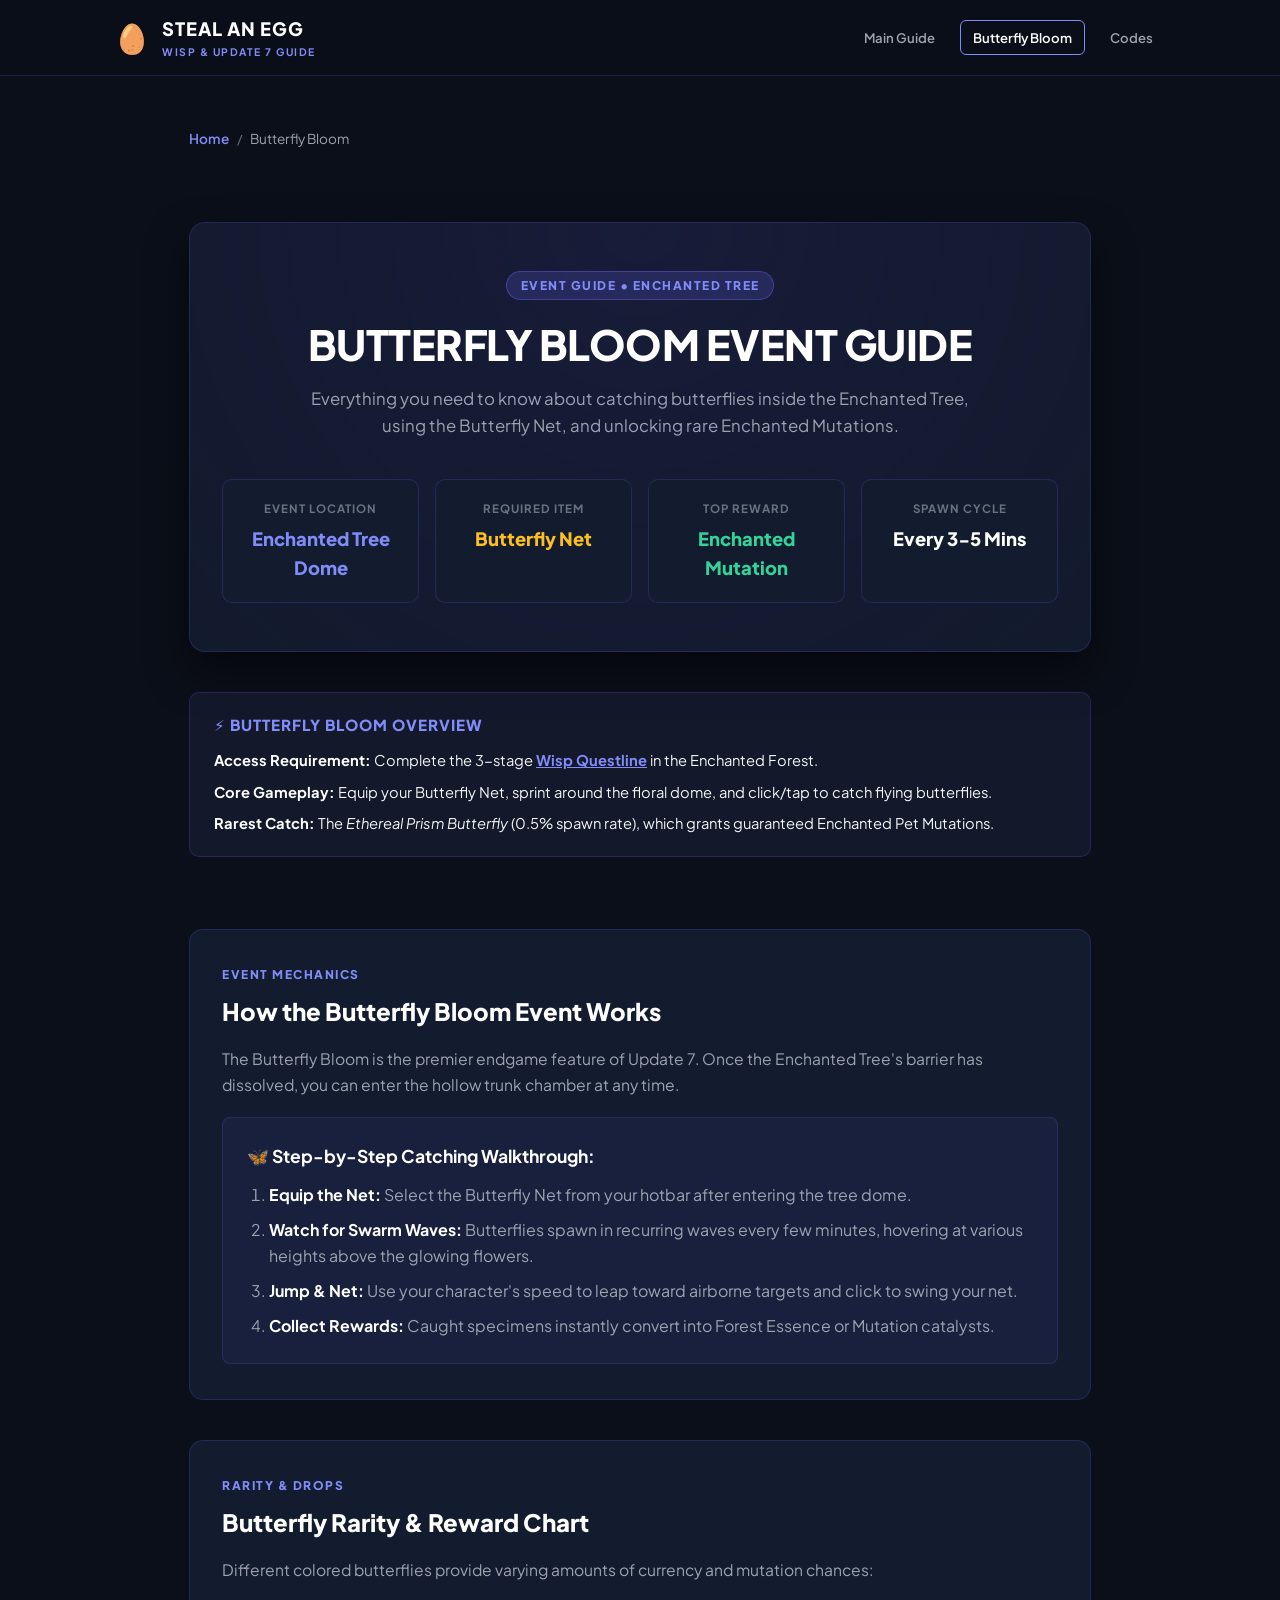
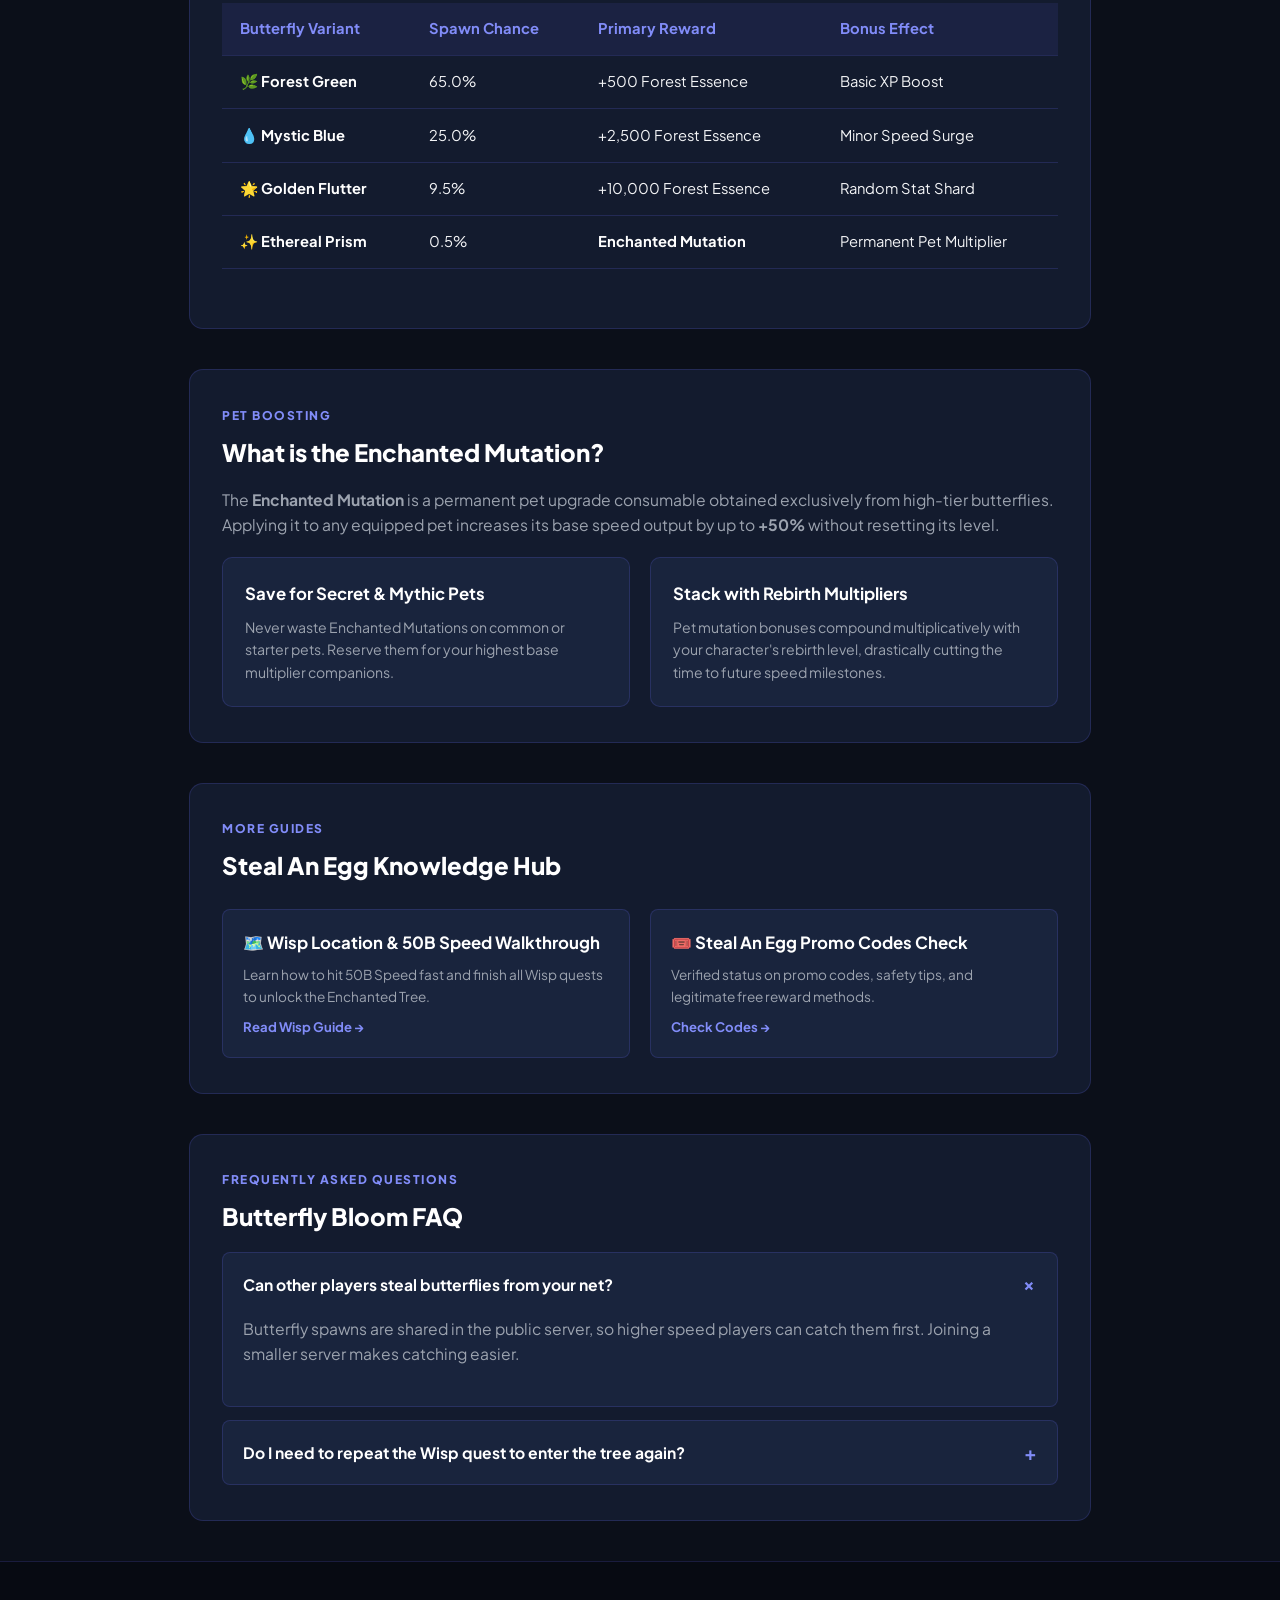
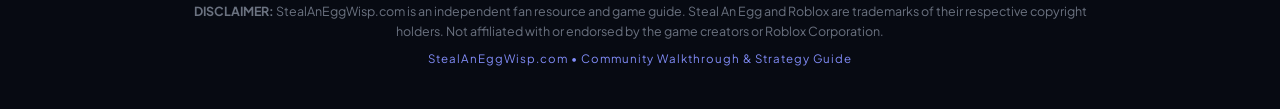
==== butterfly-bloom/index.html @ c5d52bb8 "Enhance SEO/GEO with direct answers, keywords, breadcrumbs, codes page, and butterfly-bloom guide" ====
<!DOCTYPE html>
<html lang="en">
<head>
  <meta charset="UTF-8">
  <meta name="viewport" content="width=device-width, initial-scale=1.0">
  <title>Steal An Egg Butterfly Bloom Guide (Update 7) - Nets, Spawns & Mutations</title>
  <meta name="description" content="Complete Steal An Egg Butterfly Bloom Event Guide. How to catch butterflies, use the Butterfly Net, unlock Enchanted Mutations, and boost pet multipliers.">
  <meta name="keywords" content="steal an egg butterfly bloom, steal an egg enchanted tree, steal an egg butterfly net, steal an egg enchanted mutation, steal an egg update 7 event">
  
  <link rel="canonical" href="https://stealaneggwisp.com/butterfly-bloom/">
  <meta property="og:title" content="Steal An Egg Butterfly Bloom Guide: Nets, Spawns & Enchanted Mutations">
  <meta property="og:description" content="Master the Butterfly Bloom event in Roblox Steal An Egg. Catch rare butterflies inside the Enchanted Tree dome for huge pet buffs.">
  <meta property="og:type" content="article">
  <meta property="og:url" content="https://stealaneggwisp.com/butterfly-bloom/">
  <link rel="icon" href="data:image/svg+xml,<svg xmlns=%22http://www.w3.org/2000/svg%22 viewBox=%220 0 100 100%22><text y=%22.9em%22 font-size=%2290%22>🥚</text></svg>">
  
  <!-- Structured Data JSON-LD -->
  <script type="application/ld+json">
  {
    "@context": "https://schema.org",
    "@graph": [
      {
        "@type": "BreadcrumbList",
        "itemListElement": [
          {
            "@type": "ListItem",
            "position": 1,
            "name": "Home",
            "item": "https://stealaneggwisp.com/"
          },
          {
            "@type": "ListItem",
            "position": 2,
            "name": "Butterfly Bloom",
            "item": "https://stealaneggwisp.com/butterfly-bloom/"
          }
        ]
      },
      {
        "@type": "Article",
        "@id": "https://stealaneggwisp.com/butterfly-bloom/#article",
        "headline": "Steal An Egg Butterfly Bloom Event Walkthrough (Update 7)",
        "description": "Full guide to the Butterfly Bloom event inside the Enchanted Tree in Steal An Egg. Learn butterfly types, net mechanics, and mutation effects.",
        "inLanguage": "en-US",
        "datePublished": "2026-10-04",
        "dateModified": "2026-10-04",
        "author": {
          "@type": "Organization",
          "name": "Steal An Egg Community Wiki"
        }
      },
      {
        "@type": "FAQPage",
        "mainEntity": [
          {
            "@type": "Question",
            "name": "How do you start the Butterfly Bloom event in Steal An Egg?",
            "acceptedAnswer": {
              "@type": "Answer",
              "text": "You must first reach 50B speed, travel to the Enchanted Forest, and complete all 3 Wisp quest stages to unlock the Enchanted Tree entrance."
            }
          },
          {
            "@type": "Question",
            "name": "What do Enchanted Mutations do in Steal An Egg?",
            "acceptedAnswer": {
              "@type": "Answer",
              "text": "Enchanted Mutations are rare consumables obtained from catching butterflies that permanently increase a pet's base speed multiplier stat."
            }
          },
          {
            "@type": "Question",
            "name": "Where do you get the Butterfly Net in Steal An Egg?",
            "acceptedAnswer": {
              "@type": "Answer",
              "text": "The starter Butterfly Net is awarded automatically upon first entering the Enchanted Tree dome after completing the Wisp quest."
            }
          }
        ]
      }
    ]
  }
  </script>

  <!-- Google Fonts -->
  <link rel="preconnect" href="https://fonts.googleapis.com">
  <link rel="preconnect" href="https://fonts.gstatic.com" crossorigin>
  <link href="https://fonts.googleapis.com/css2?family=Plus+Jakarta+Sans:wght@400;500;600;700;800;900&family=JetBrains+Mono:wght@600;700&display=swap" rel="stylesheet">
  
  <link rel="stylesheet" href="../style.css">
</head>
<body>
  <!-- Header Bar -->
  <header class="site-header">
    <div class="header-content">
      <a href="/" class="brand-logo">
        <span class="egg-icon">🥚</span>
        <div class="logo-text">
          <span class="brand-title">STEAL AN EGG</span>
          <span class="brand-sub">WISP & UPDATE 7 GUIDE</span>
        </div>
      </a>
      <nav class="top-nav">
        <a href="/" class="nav-link">Main Guide</a>
        <a href="/butterfly-bloom/" class="nav-link" style="color: #fff; border-color: var(--primary-magic);">Butterfly Bloom</a>
        <a href="/codes/" class="nav-link">Codes</a>
      </nav>
    </div>
  </header>

  <!-- Main Container -->
  <main class="main-content">
    <!-- Breadcrumbs -->
    <nav class="breadcrumbs-nav" aria-label="Breadcrumb">
      <a href="/">Home</a>
      <span class="sep">/</span>
      <span class="current">Butterfly Bloom</span>
    </nav>

    <!-- Hero Banner -->
    <section class="hero-section">
      <div class="badge-tag">EVENT GUIDE • ENCHANTED TREE</div>
      <h1 class="hero-title">BUTTERFLY BLOOM EVENT GUIDE</h1>
      <p class="hero-sub">
        Everything you need to know about catching butterflies inside the Enchanted Tree, using the Butterfly Net, and unlocking rare Enchanted Mutations.
      </p>
      
      <!-- Key Stats Callout -->
      <div class="quick-facts-grid">
        <div class="fact-card">
          <div class="fact-label">EVENT LOCATION</div>
          <div class="fact-val text-magic">Enchanted Tree Dome</div>
        </div>
        <div class="fact-card">
          <div class="fact-label">REQUIRED ITEM</div>
          <div class="fact-val text-gold">Butterfly Net</div>
        </div>
        <div class="fact-card">
          <div class="fact-label">TOP REWARD</div>
          <div class="fact-val text-green">Enchanted Mutation</div>
        </div>
        <div class="fact-card">
          <div class="fact-label">SPAWN CYCLE</div>
          <div class="fact-val">Every 3-5 Mins</div>
        </div>
      </div>
    </section>

    <!-- Direct Answer Box -->
    <div class="geo-direct-answer">
      <h3>⚡ Butterfly Bloom Overview</h3>
      <ul>
        <li><strong>Access Requirement:</strong> Complete the 3-stage <a href="/" style="color:var(--primary-magic); font-weight:700;">Wisp Questline</a> in the Enchanted Forest.</li>
        <li><strong>Core Gameplay:</strong> Equip your Butterfly Net, sprint around the floral dome, and click/tap to catch flying butterflies.</li>
        <li><strong>Rarest Catch:</strong> The <em>Ethereal Prism Butterfly</em> (0.5% spawn rate), which grants guaranteed Enchanted Pet Mutations.</li>
      </ul>
    </div>

    <!-- Section 1: How to Participate -->
    <section class="content-block">
      <div class="section-badge">EVENT MECHANICS</div>
      <h2>How the Butterfly Bloom Event Works</h2>
      <p>
        The Butterfly Bloom is the premier endgame feature of Update 7. Once the Enchanted Tree's barrier has dissolved, you can enter the hollow trunk chamber at any time.
      </p>

      <div class="guide-callout-box">
        <h3>🦋 Step-by-Step Catching Walkthrough:</h3>
        <ol class="step-list">
          <li><strong>Equip the Net:</strong> Select the Butterfly Net from your hotbar after entering the tree dome.</li>
          <li><strong>Watch for Swarm Waves:</strong> Butterflies spawn in recurring waves every few minutes, hovering at various heights above the glowing flowers.</li>
          <li><strong>Jump & Net:</strong> Use your character's speed to leap toward airborne targets and click to swing your net.</li>
          <li><strong>Collect Rewards:</strong> Caught specimens instantly convert into Forest Essence or Mutation catalysts.</li>
        </ol>
      </div>
    </section>

    <!-- Section 2: Butterfly Types & Reward Table -->
    <section class="content-block">
      <div class="section-badge">RARITY & DROPS</div>
      <h2>Butterfly Rarity & Reward Chart</h2>
      <p>
        Different colored butterflies provide varying amounts of currency and mutation chances:
      </p>

      <div class="table-responsive">
        <table class="data-table">
          <thead>
            <tr>
              <th>Butterfly Variant</th>
              <th>Spawn Chance</th>
              <th>Primary Reward</th>
              <th>Bonus Effect</th>
            </tr>
          </thead>
          <tbody>
            <tr>
              <td><strong>🌿 Forest Green</strong></td>
              <td>65.0%</td>
              <td>+500 Forest Essence</td>
              <td>Basic XP Boost</td>
            </tr>
            <tr>
              <td><strong>💧 Mystic Blue</strong></td>
              <td>25.0%</td>
              <td>+2,500 Forest Essence</td>
              <td>Minor Speed Surge</td>
            </tr>
            <tr>
              <td><strong>🌟 Golden Flutter</strong></td>
              <td>9.5%</td>
              <td>+10,000 Forest Essence</td>
              <td>Random Stat Shard</td>
            </tr>
            <tr>
              <td><strong>✨ Ethereal Prism</strong></td>
              <td>0.5%</td>
              <td><strong>Enchanted Mutation</strong></td>
              <td>Permanent Pet Multiplier</td>
            </tr>
          </tbody>
        </table>
      </div>
    </section>

    <!-- Section 3: Enchanted Mutation Guide -->
    <section class="content-block">
      <div class="section-badge">PET BOOSTING</div>
      <h2>What is the Enchanted Mutation?</h2>
      <p>
        The <strong>Enchanted Mutation</strong> is a permanent pet upgrade consumable obtained exclusively from high-tier butterflies. Applying it to any equipped pet increases its base speed output by up to <strong>+50%</strong> without resetting its level.
      </p>

      <div class="tips-grid">
        <div class="tip-box">
          <h4>Save for Secret & Mythic Pets</h4>
          <p>Never waste Enchanted Mutations on common or starter pets. Reserve them for your highest base multiplier companions.</p>
        </div>
        <div class="tip-box">
          <h4>Stack with Rebirth Multipliers</h4>
          <p>Pet mutation bonuses compound multiplicatively with your character's rebirth level, drastically cutting the time to future speed milestones.</p>
        </div>
      </div>
    </section>

    <!-- Hub Cards Navigation -->
    <section class="content-block">
      <div class="section-badge">MORE GUIDES</div>
      <h2>Steal An Egg Knowledge Hub</h2>
      <div class="hub-nav-grid">
        <a href="/" class="hub-card">
          <h4>🗺️ Wisp Location & 50B Speed Walkthrough</h4>
          <p>Learn how to hit 50B Speed fast and finish all Wisp quests to unlock the Enchanted Tree.</p>
          <span class="hub-link-text">Read Wisp Guide →</span>
        </a>
        <a href="/codes/" class="hub-card">
          <h4>🎟️ Steal An Egg Promo Codes Check</h4>
          <p>Verified status on promo codes, safety tips, and legitimate free reward methods.</p>
          <span class="hub-link-text">Check Codes →</span>
        </a>
      </div>
    </section>

    <!-- Butterfly Bloom FAQ -->
    <section class="content-block">
      <div class="section-badge">FREQUENTLY ASKED QUESTIONS</div>
      <h2>Butterfly Bloom FAQ</h2>

      <div class="faq-accordion">
        <details class="faq-item" open>
          <summary>Can other players steal butterflies from your net?</summary>
          <div class="faq-answer">
            <p>Butterfly spawns are shared in the public server, so higher speed players can catch them first. Joining a smaller server makes catching easier.</p>
          </div>
        </details>

        <details class="faq-item">
          <summary>Do I need to repeat the Wisp quest to enter the tree again?</summary>
          <div class="faq-answer">
            <p>No. Once you complete the Wisp questline once, the Enchanted Tree remains permanently unlocked on your account.</p>
          </div>
        </details>
      </div>
    </section>
  </main>

  <!-- Site Footer -->
  <footer class="site-footer">
    <div class="footer-content">
      <p class="disclaimer-text">
        <strong>DISCLAIMER:</strong> StealAnEggWisp.com is an independent fan resource and game guide. Steal An Egg and Roblox are trademarks of their respective copyright holders. Not affiliated with or endorsed by the game creators or Roblox Corporation.
      </p>
      <p class="copyright-sub">StealAnEggWisp.com • Community Walkthrough & Strategy Guide</p>
    </div>
  </footer>

  <script src="../app.js"></script>
</body>
</html>
---- style.css ----
:root {
  --bg-main: #0b0f19;
  --bg-card: #131b2e;
  --bg-card-hover: #19243d;
  --border-color: rgba(99, 102, 241, 0.2);
  --border-glow: rgba(99, 102, 241, 0.4);
  --primary-magic: #818cf8;
  --accent-gold: #fbbf24;
  --accent-green: #34d399;
  --text-main: #f3f4f6;
  --text-muted: #9ca3af;
  --text-dim: #6b7280;
  --font-sans: 'Plus Jakarta Sans', system-ui, -apple-system, sans-serif;
  --font-mono: 'JetBrains Mono', monospace;
}

* {
  box-sizing: border-box;
  margin: 0;
  padding: 0;
}

body {
  background-color: var(--bg-main);
  color: var(--text-main);
  font-family: var(--font-sans);
  line-height: 1.6;
  min-height: 100vh;
  display: flex;
  flex-direction: column;
}

/* Header */
.site-header {
  background: rgba(11, 15, 25, 0.88);
  backdrop-filter: blur(12px);
  border-bottom: 1px solid var(--border-color);
  position: sticky;
  top: 0;
  z-index: 100;
}

.header-content {
  max-width: 1100px;
  margin: 0 auto;
  padding: 0.9rem 1.5rem;
  display: flex;
  align-items: center;
  justify-content: space-between;
  flex-wrap: wrap;
  gap: 1rem;
}

.brand-logo {
  display: flex;
  align-items: center;
  gap: 0.75rem;
  text-decoration: none;
  color: #fff;
}

.egg-icon {
  font-size: 1.8rem;
}

.logo-text {
  display: flex;
  flex-direction: column;
}

.brand-title {
  font-weight: 900;
  font-size: 1.15rem;
  letter-spacing: 1px;
}

.brand-sub {
  font-size: 0.65rem;
  font-weight: 700;
  letter-spacing: 1.5px;
  color: var(--primary-magic);
}

.top-nav {
  display: flex;
  gap: 0.75rem;
  flex-wrap: wrap;
}

.nav-link {
  color: var(--text-muted);
  text-decoration: none;
  font-size: 0.82rem;
  font-weight: 600;
  padding: 0.35rem 0.75rem;
  border-radius: 6px;
  border: 1px solid transparent;
  transition: all 0.2s ease;
}

.nav-link:hover {
  color: #fff;
  border-color: var(--border-color);
  background: rgba(99, 102, 241, 0.1);
}

/* Main Content */
.main-content {
  flex: 1;
  max-width: 950px;
  width: 100%;
  margin: 2.5rem auto;
  padding: 0 1.5rem;
  display: flex;
  flex-direction: column;
  gap: 2.5rem;
}

/* Hero Section */
.hero-section {
  background: radial-gradient(circle at 50% 0%, rgba(99, 102, 241, 0.15), rgba(19, 27, 46, 0.95));
  border: 1px solid var(--border-color);
  border-radius: 16px;
  padding: 3rem 2rem;
  text-align: center;
  box-shadow: 0 20px 40px rgba(0, 0, 0, 0.5);
}

.badge-tag {
  display: inline-block;
  background: rgba(99, 102, 241, 0.2);
  color: var(--primary-magic);
  border: 1px solid var(--border-glow);
  font-size: 0.75rem;
  font-weight: 800;
  letter-spacing: 1.5px;
  padding: 0.25rem 0.85rem;
  border-radius: 999px;
  margin-bottom: 1.25rem;
}

.hero-title {
  font-size: clamp(1.8rem, 4.5vw, 2.6rem);
  font-weight: 900;
  color: #fff;
  line-height: 1.2;
  margin-bottom: 1rem;
  letter-spacing: -0.5px;
}

.hero-sub {
  color: var(--text-muted);
  font-size: 1.05rem;
  max-width: 700px;
  margin: 0 auto 2.5rem;
}

/* Quick Facts Grid */
.quick-facts-grid {
  display: grid;
  grid-template-columns: repeat(auto-fit, minmax(180px, 1fr));
  gap: 1rem;
}

.fact-card {
  background: var(--bg-card);
  border: 1px solid var(--border-color);
  border-radius: 10px;
  padding: 1.2rem 1rem;
  text-align: center;
}

.fact-label {
  font-size: 0.72rem;
  font-weight: 700;
  letter-spacing: 1px;
  color: var(--text-dim);
  margin-bottom: 0.35rem;
}

.fact-val {
  font-size: 1.15rem;
  font-weight: 800;
  color: #fff;
}
.text-magic { color: var(--primary-magic); }
.text-gold { color: var(--accent-gold); }
.text-green { color: var(--accent-green); }

/* Content Blocks */
.content-block {
  background: var(--bg-card);
  border: 1px solid var(--border-color);
  border-radius: 14px;
  padding: 2.2rem 2rem;
}

.section-badge {
  color: var(--primary-magic);
  font-size: 0.75rem;
  font-weight: 800;
  letter-spacing: 1.5px;
  margin-bottom: 0.5rem;
}

.content-block h2 {
  font-size: 1.5rem;
  font-weight: 800;
  color: #fff;
  margin-bottom: 1rem;
}

.content-block p {
  color: var(--text-muted);
  font-size: 0.98rem;
  margin-bottom: 1.25rem;
}

.guide-callout-box {
  background: rgba(99, 102, 241, 0.08);
  border: 1px solid var(--border-color);
  border-radius: 8px;
  padding: 1.5rem;
}

.guide-callout-box h3 {
  font-size: 1.1rem;
  color: #fff;
  margin-bottom: 0.75rem;
}

.step-list {
  padding-left: 1.4rem;
  display: flex;
  flex-direction: column;
  gap: 0.6rem;
  color: var(--text-muted);
}

.step-list strong {
  color: #fff;
}

/* Data Table */
.table-responsive {
  overflow-x: auto;
  margin-bottom: 1.5rem;
}

.data-table {
  width: 100%;
  border-collapse: collapse;
  font-size: 0.92rem;
}

.data-table th, .data-table td {
  padding: 0.9rem 1.1rem;
  border-bottom: 1px solid var(--border-color);
  text-align: left;
}

.data-table th {
  background: rgba(99, 102, 241, 0.1);
  color: var(--primary-magic);
  font-weight: 700;
}

.data-table td strong {
  color: #fff;
}

/* Info Card */
.info-card {
  background: rgba(52, 211, 153, 0.08);
  border: 1px solid rgba(52, 211, 153, 0.25);
  border-radius: 10px;
  padding: 1.4rem;
}

.info-card h3 {
  color: var(--accent-green);
  font-size: 1.1rem;
  margin-bottom: 0.6rem;
}

.info-card ul {
  padding-left: 1.4rem;
  color: var(--text-muted);
  display: flex;
  flex-direction: column;
  gap: 0.4rem;
}

.info-card strong {
  color: #fff;
}

/* Tips Grid */
.tips-grid {
  display: grid;
  grid-template-columns: repeat(auto-fit, minmax(240px, 1fr));
  gap: 1.25rem;
}

.tip-box {
  background: var(--bg-card-hover);
  border: 1px solid var(--border-color);
  border-radius: 10px;
  padding: 1.4rem;
}

.tip-box h4 {
  font-size: 1.05rem;
  color: #fff;
  margin-bottom: 0.5rem;
}

.tip-box p {
  font-size: 0.88rem;
  margin-bottom: 0;
}

/* Calculator Card */
.interactive-card {
  background: linear-gradient(180deg, var(--bg-card), rgba(99, 102, 241, 0.08));
  border-color: var(--border-glow);
}

.calc-form {
  max-width: 500px;
  margin: 1.5rem auto 0;
  display: flex;
  flex-direction: column;
  gap: 1rem;
}

.form-group label {
  display: block;
  font-size: 0.85rem;
  font-weight: 600;
  color: var(--text-muted);
  margin-bottom: 0.4rem;
}

.form-group input {
  width: 100%;
  background: var(--bg-main);
  border: 1px solid var(--border-color);
  border-radius: 8px;
  padding: 0.75rem 1rem;
  color: #fff;
  font-family: var(--font-mono);
  font-size: 1rem;
}

.form-group input:focus {
  outline: none;
  border-color: var(--primary-magic);
  box-shadow: 0 0 10px rgba(99, 102, 241, 0.3);
}

.calc-btn {
  background: linear-gradient(135deg, #6366f1, #4f46e5);
  color: #fff;
  border: none;
  font-weight: 700;
  font-size: 0.95rem;
  padding: 0.85rem 1.4rem;
  border-radius: 8px;
  cursor: pointer;
  transition: transform 0.15s ease;
}

.calc-btn:hover {
  transform: translateY(-2px);
  box-shadow: 0 6px 20px rgba(99, 102, 241, 0.4);
}

.calc-output {
  background: rgba(11, 15, 25, 0.9);
  border: 1px solid var(--border-color);
  border-radius: 8px;
  padding: 1rem;
  text-align: center;
  font-family: var(--font-mono);
  font-size: 0.92rem;
  color: var(--accent-gold);
  font-weight: 600;
}

/* Warnings */
.warning-alert {
  background: rgba(251, 191, 36, 0.1);
  border: 1px solid rgba(251, 191, 36, 0.3);
  border-radius: 10px;
  padding: 1.25rem 1.5rem;
  color: #fde68a;
  font-size: 0.92rem;
  line-height: 1.6;
}

.warning-alert strong {
  color: #fff;
}

/* FAQ Accordion */
.faq-accordion {
  display: flex;
  flex-direction: column;
  gap: 0.85rem;
}

.faq-item {
  background: var(--bg-card-hover);
  border: 1px solid var(--border-color);
  border-radius: 8px;
  overflow: hidden;
}

.faq-item summary {
  padding: 1rem 1.25rem;
  font-weight: 700;
  font-size: 0.98rem;
  color: #fff;
  cursor: pointer;
  list-style: none;
  display: flex;
  justify-content: space-between;
  align-items: center;
}

.faq-item summary::-webkit-details-marker {
  display: none;
}

.faq-item summary::after {
  content: "+";
  font-size: 1.2rem;
  color: var(--primary-magic);
  transition: transform 0.2s ease;
}

.faq-item[open] summary::after {
  transform: rotate(45deg);
}

.faq-answer {
  padding: 0 1.25rem 1.25rem;
  color: var(--text-muted);
  font-size: 0.92rem;
}

/* Footer */
.site-footer {
  border-top: 1px solid var(--border-color);
  background: #070a12;
  padding: 2.5rem 1.5rem;
  margin-top: auto;
}

.footer-content {
  max-width: 900px;
  margin: 0 auto;
  text-align: center;
}

.disclaimer-text {
  font-size: 0.78rem;
  color: var(--text-dim);
  line-height: 1.6;
  margin-bottom: 0.5rem;
}

.copyright-sub {
  font-size: 0.72rem;
  color: var(--primary-magic);
  letter-spacing: 1px;
}

/* Breadcrumbs */
.breadcrumbs-nav {
  padding: 0.75rem 0 0.5rem 0;
  margin-bottom: 1.5rem;
  font-size: 0.85rem;
  color: var(--text-dim);
  display: flex;
  align-items: center;
  gap: 0.5rem;
  flex-wrap: wrap;
}

.breadcrumbs-nav a {
  color: var(--primary-magic);
  text-decoration: none;
  font-weight: 600;
}

.breadcrumbs-nav a:hover {
  text-decoration: underline;
}

.breadcrumbs-nav .sep {
  color: var(--text-dim);
  font-size: 0.8rem;
}

.breadcrumbs-nav .current {
  color: var(--text-muted);
}

/* AI Direct Answer Quick Box */
.geo-direct-answer {
  background: rgba(129, 140, 248, 0.08);
  border: 1px solid var(--border-color);
  border-radius: 10px;
  padding: 1.25rem 1.5rem;
  margin-bottom: 2rem;
}

.geo-direct-answer h3 {
  font-size: 0.95rem;
  font-weight: 800;
  letter-spacing: 1px;
  color: var(--primary-magic);
  margin-bottom: 0.75rem;
  text-transform: uppercase;
}

.geo-direct-answer ul {
  list-style: none;
  display: flex;
  flex-direction: column;
  gap: 0.5rem;
  font-size: 0.92rem;
  color: var(--text-main);
}

.geo-direct-answer li strong {
  color: #fff;
}

/* Related Guides Hub Grid */
.hub-nav-grid {
  display: grid;
  grid-template-columns: repeat(auto-fit, minmax(280px, 1fr));
  gap: 1.25rem;
  margin-top: 1.5rem;
}

.hub-card {
  background: var(--bg-card-hover);
  border: 1px solid var(--border-color);
  border-radius: 8px;
  padding: 1.25rem;
  text-decoration: none;
  color: inherit;
  transition: all 0.2s ease;
  display: flex;
  flex-direction: column;
  gap: 0.5rem;
}

.hub-card:hover {
  border-color: var(--primary-magic);
  transform: translateY(-2px);
}

.hub-card h4 {
  font-size: 1.05rem;
  color: #fff;
  font-weight: 700;
}

.hub-card p {
  font-size: 0.85rem;
  color: var(--text-muted);
  margin-bottom: 0;
}

.hub-card .hub-link-text {
  font-size: 0.82rem;
  color: var(--primary-magic);
  font-weight: 700;
  margin-top: auto;
}
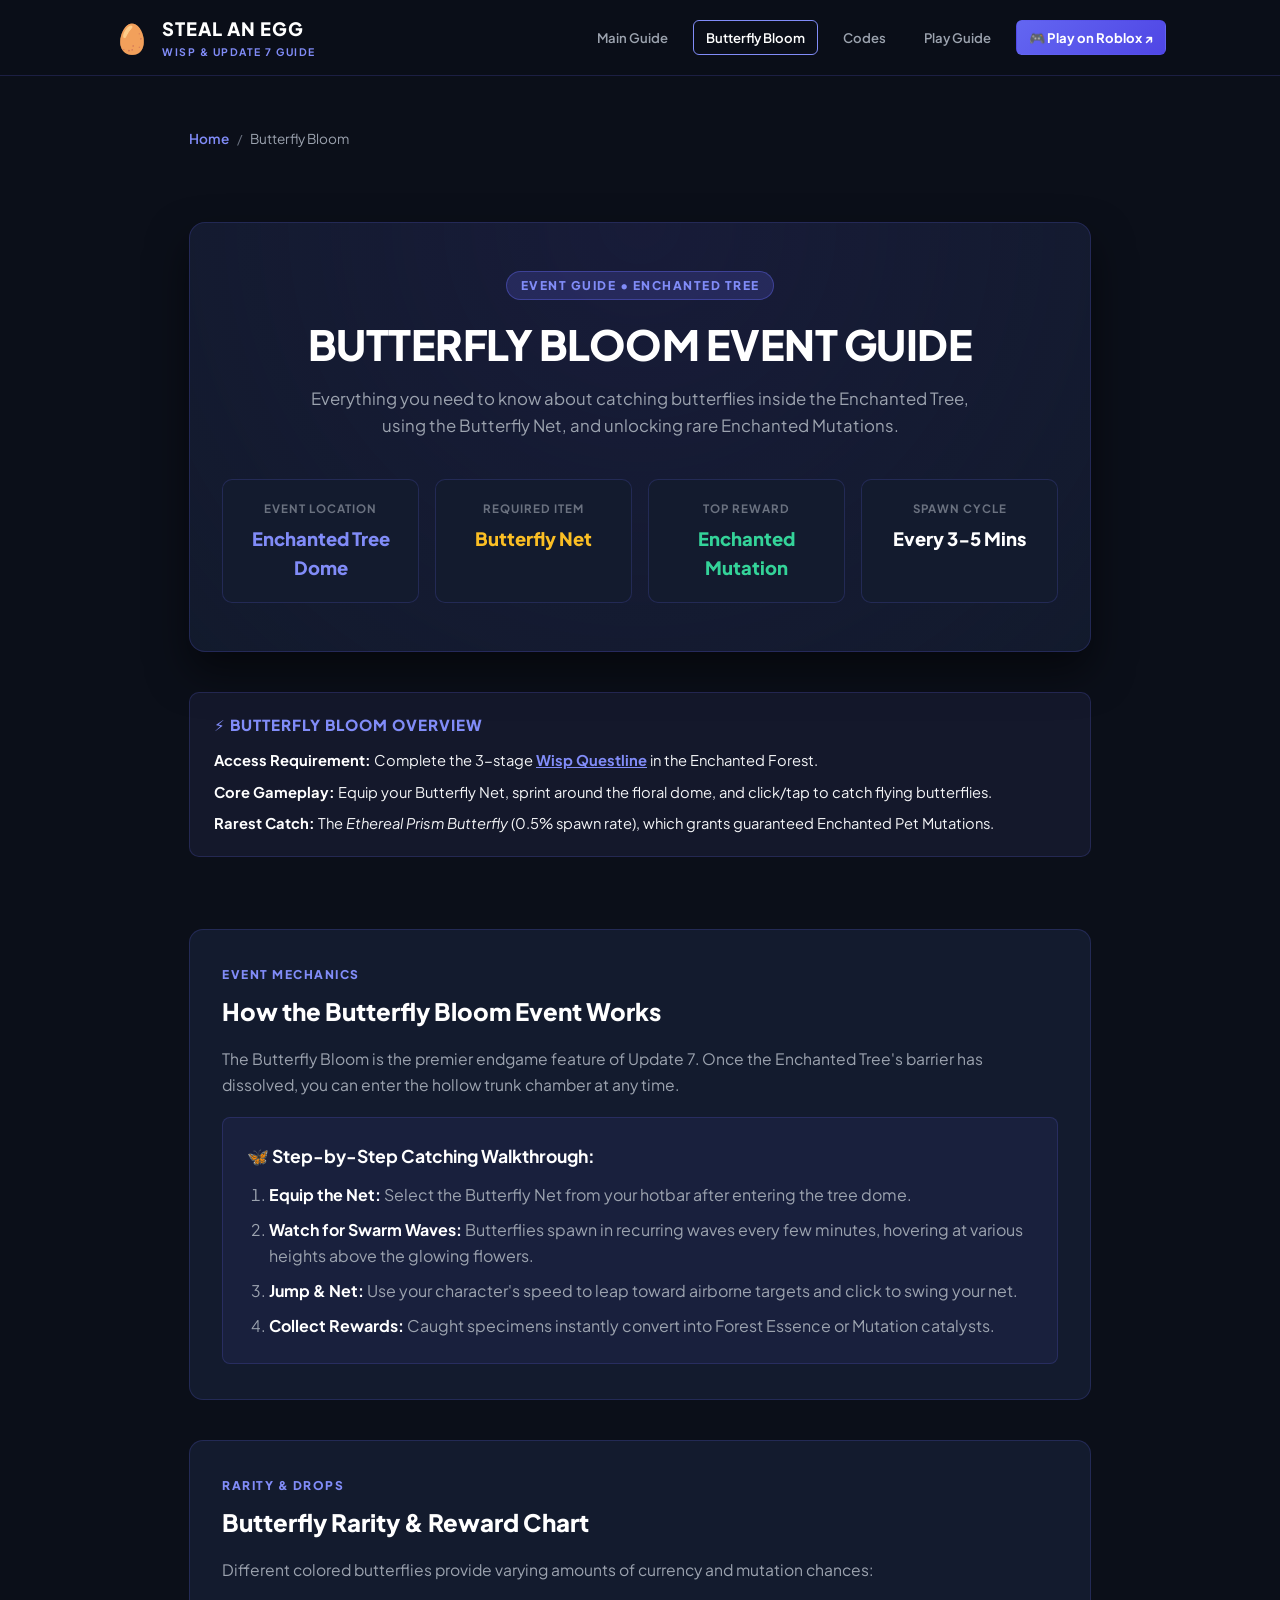
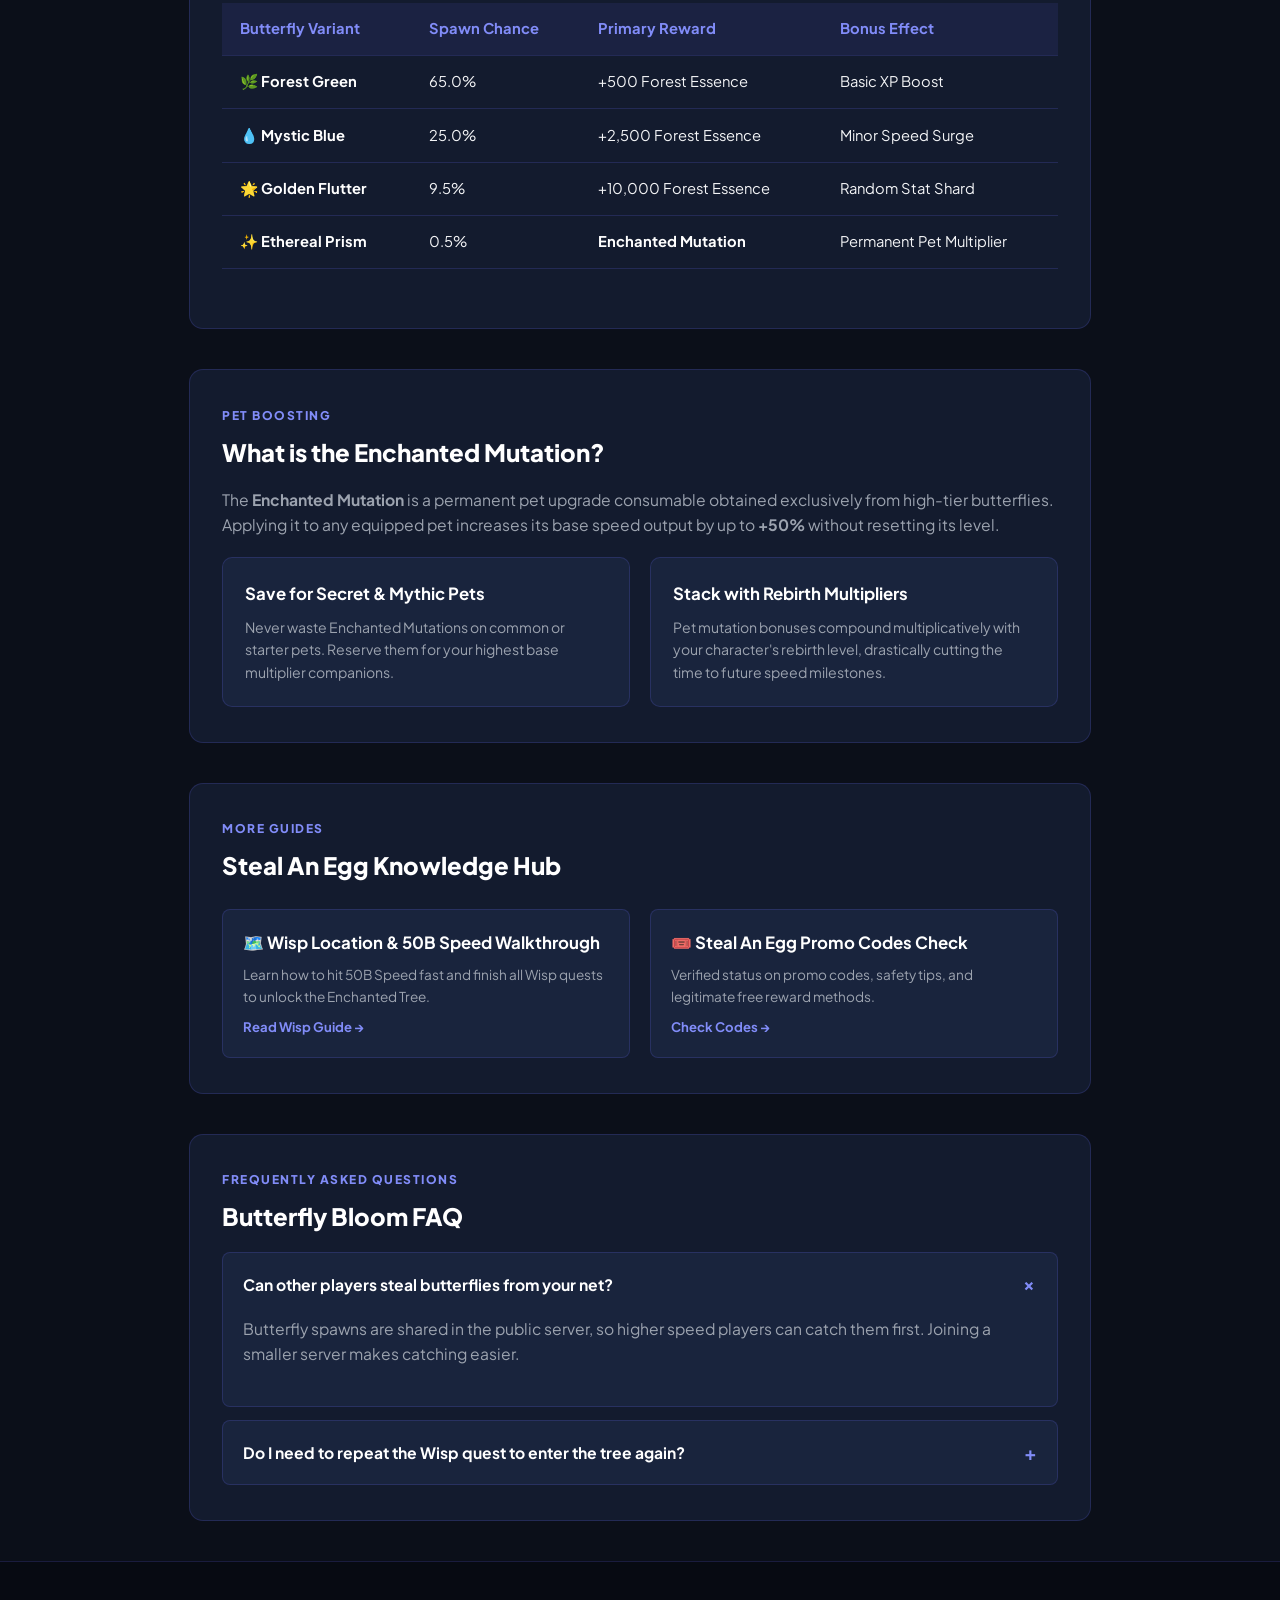
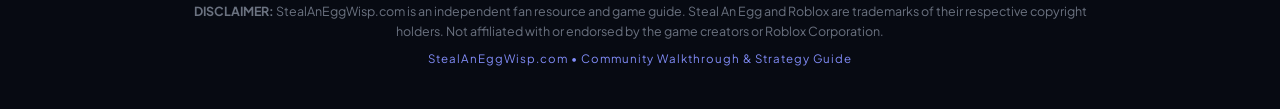
==== commit ecc39efc: "feat(roblox): add /download/ play guide and official Roblox launch buttons across all pages" ====
--- a/butterfly-bloom/index.html
+++ b/butterfly-bloom/index.html
@@ -104,6 +104,8 @@
         <a href="/" class="nav-link">Main Guide</a>
         <a href="/butterfly-bloom/" class="nav-link" style="color: #fff; border-color: var(--primary-magic);">Butterfly Bloom</a>
         <a href="/codes/" class="nav-link">Codes</a>
+        <a href="/download/" class="nav-link">Play Guide</a>
+        <a href="https://www.roblox.com/discover/?keyword=Steal+An+Egg" target="_blank" rel="noopener noreferrer" class="nav-link" style="background: linear-gradient(135deg, #6366f1, #4f46e5); color: #fff; border-radius: 6px; padding: 0.35rem 0.75rem; font-weight: 700;">🎮 Play on Roblox ↗</a>
       </nav>
     </div>
   </header>
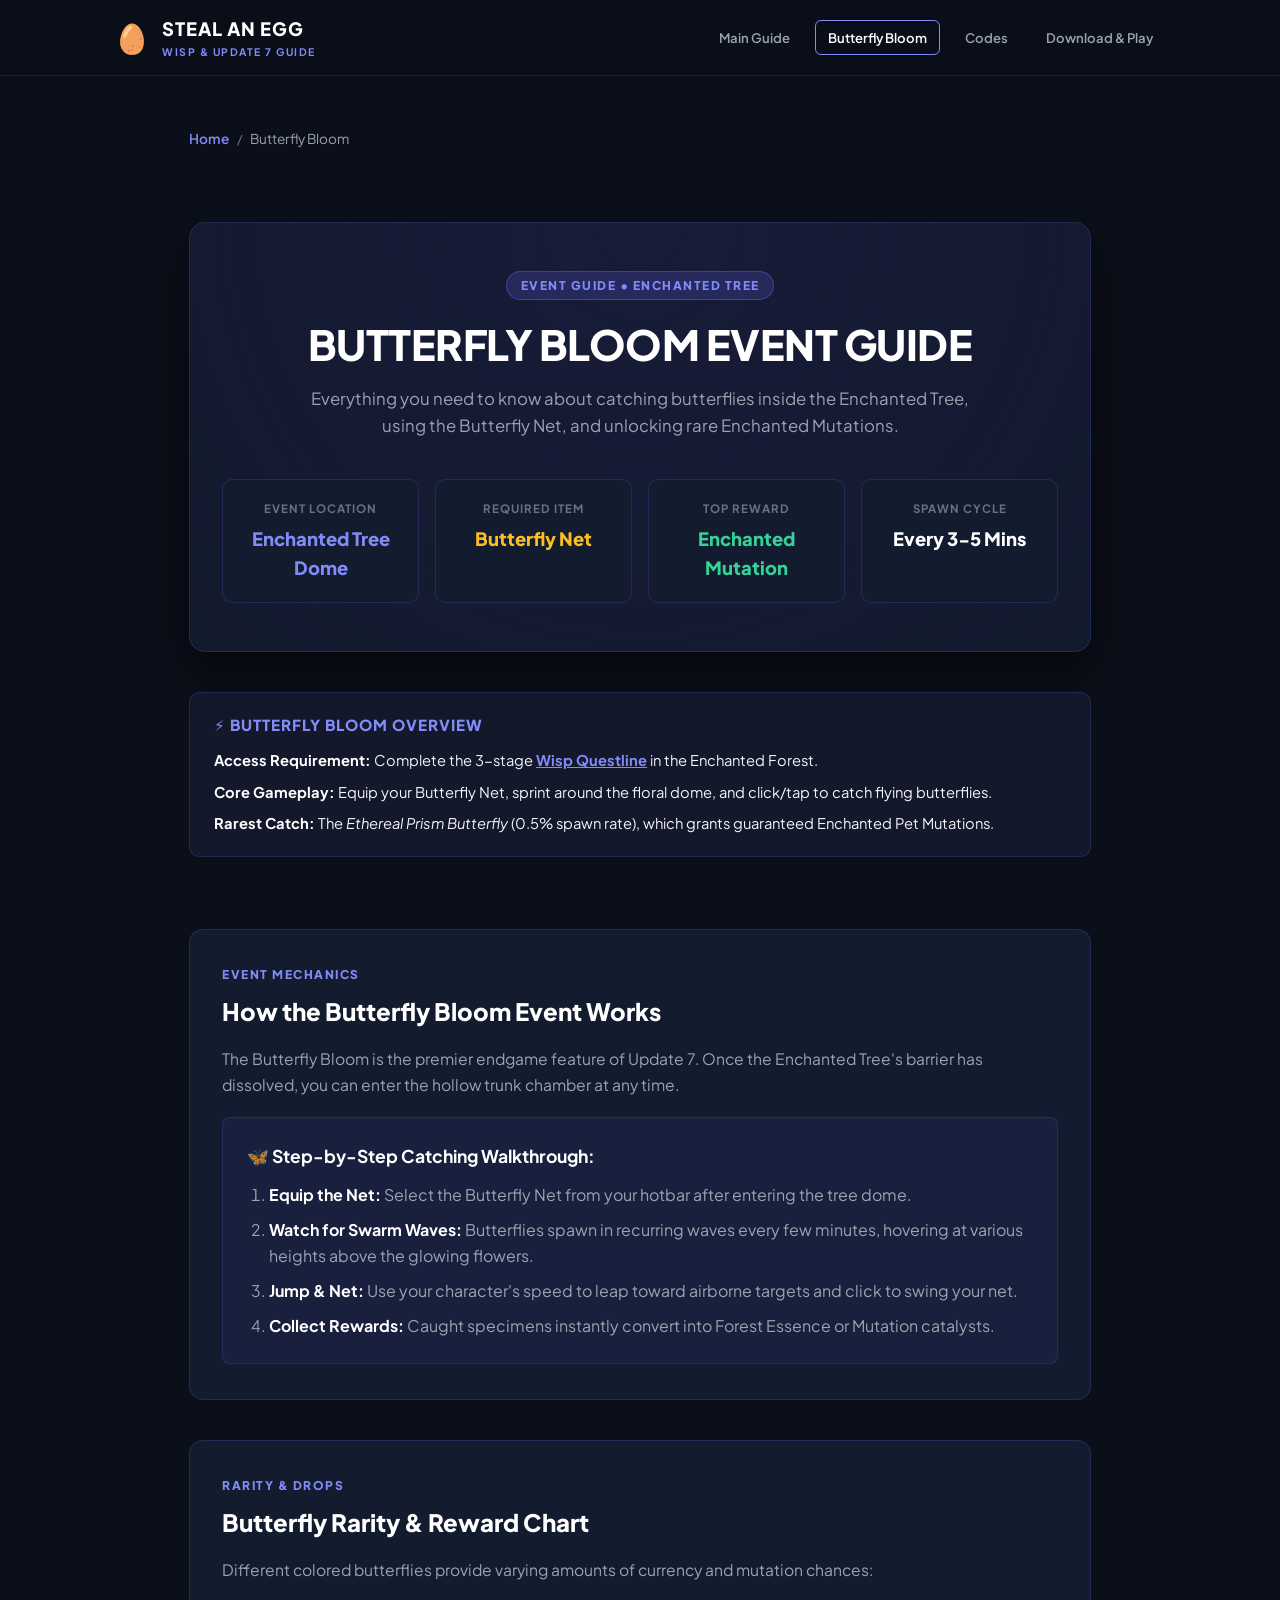
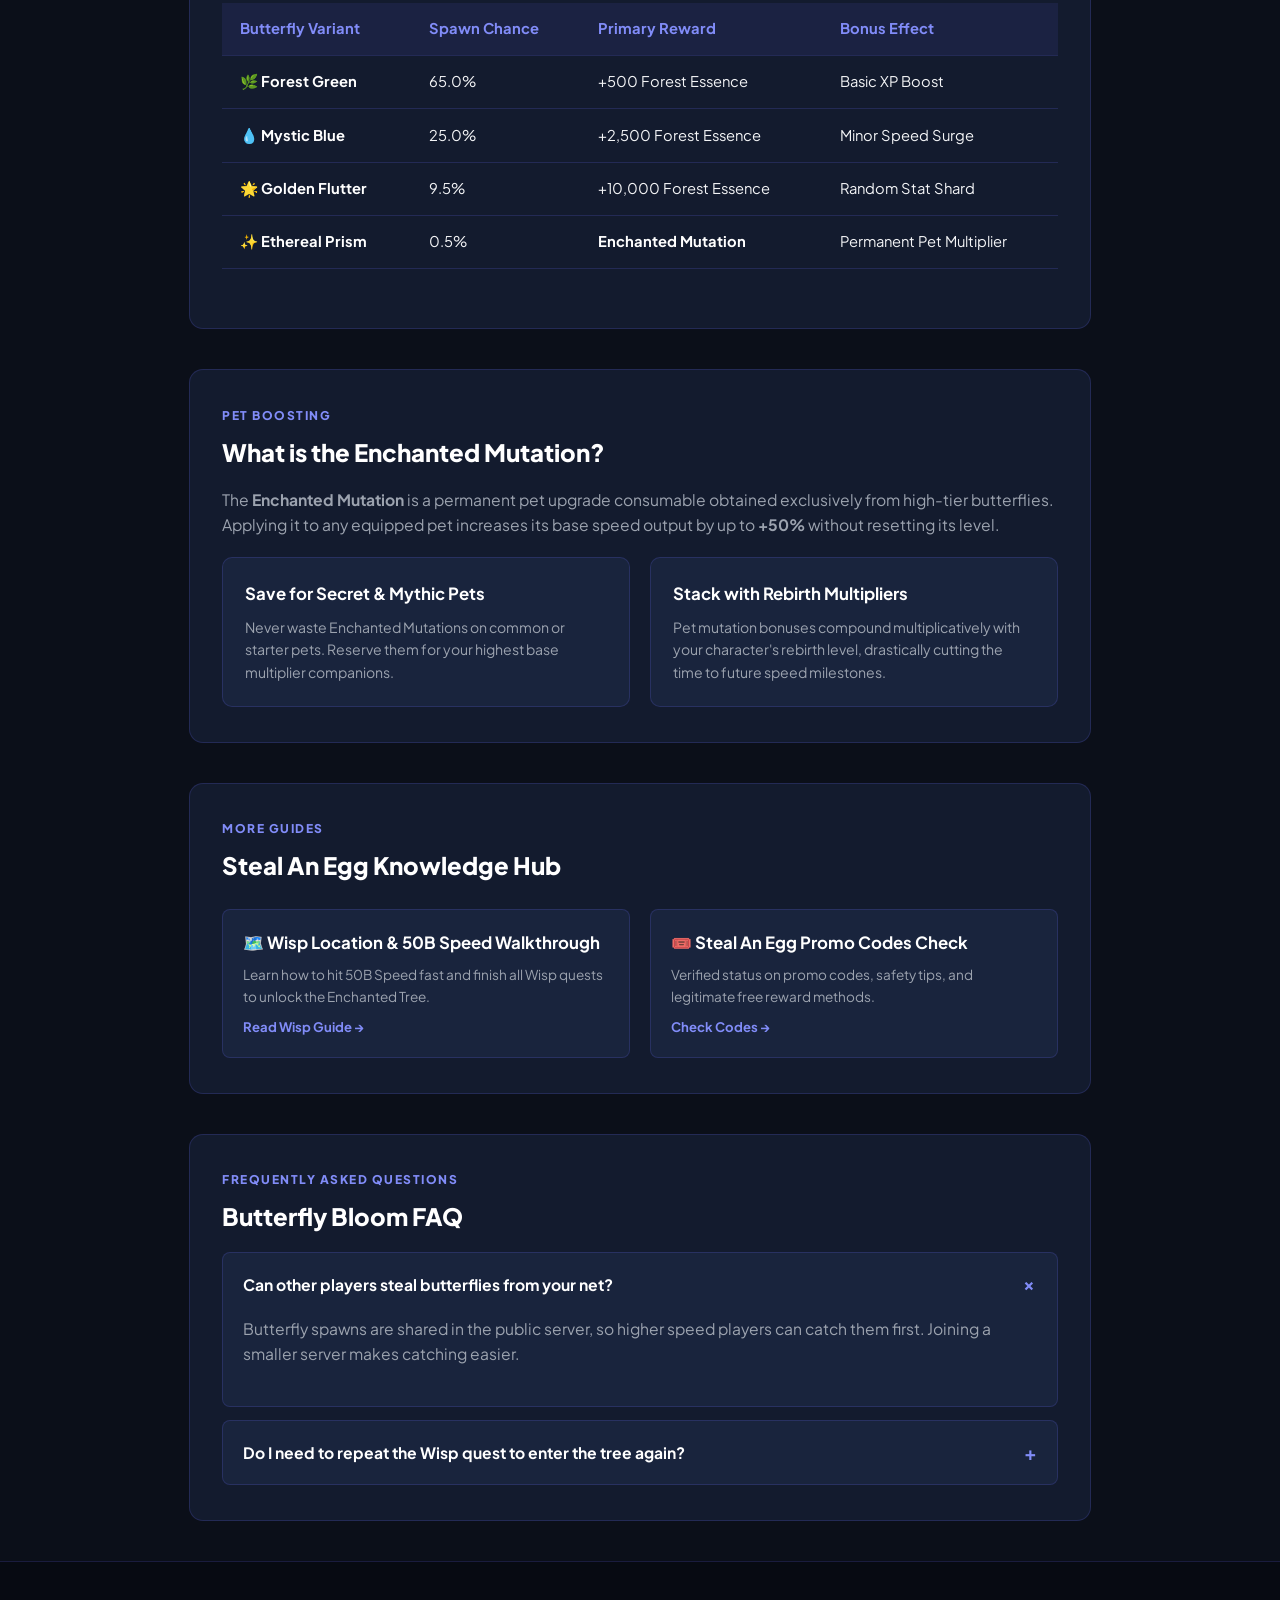
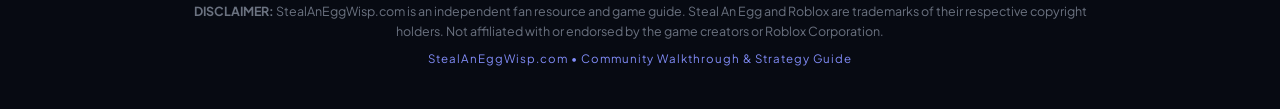
==== commit e8827ce7: "refactor(links): remove global outbound nav link, isolate external store links to /download/ hero" ====
--- a/butterfly-bloom/index.html
+++ b/butterfly-bloom/index.html
@@ -104,8 +104,7 @@
         <a href="/" class="nav-link">Main Guide</a>
         <a href="/butterfly-bloom/" class="nav-link" style="color: #fff; border-color: var(--primary-magic);">Butterfly Bloom</a>
         <a href="/codes/" class="nav-link">Codes</a>
-        <a href="/download/" class="nav-link">Play Guide</a>
-        <a href="https://www.roblox.com/discover/?keyword=Steal+An+Egg" target="_blank" rel="noopener noreferrer" class="nav-link" style="background: linear-gradient(135deg, #6366f1, #4f46e5); color: #fff; border-radius: 6px; padding: 0.35rem 0.75rem; font-weight: 700;">🎮 Play on Roblox ↗</a>
+        <a href="/download/" class="nav-link">Download & Play</a>
       </nav>
     </div>
   </header>
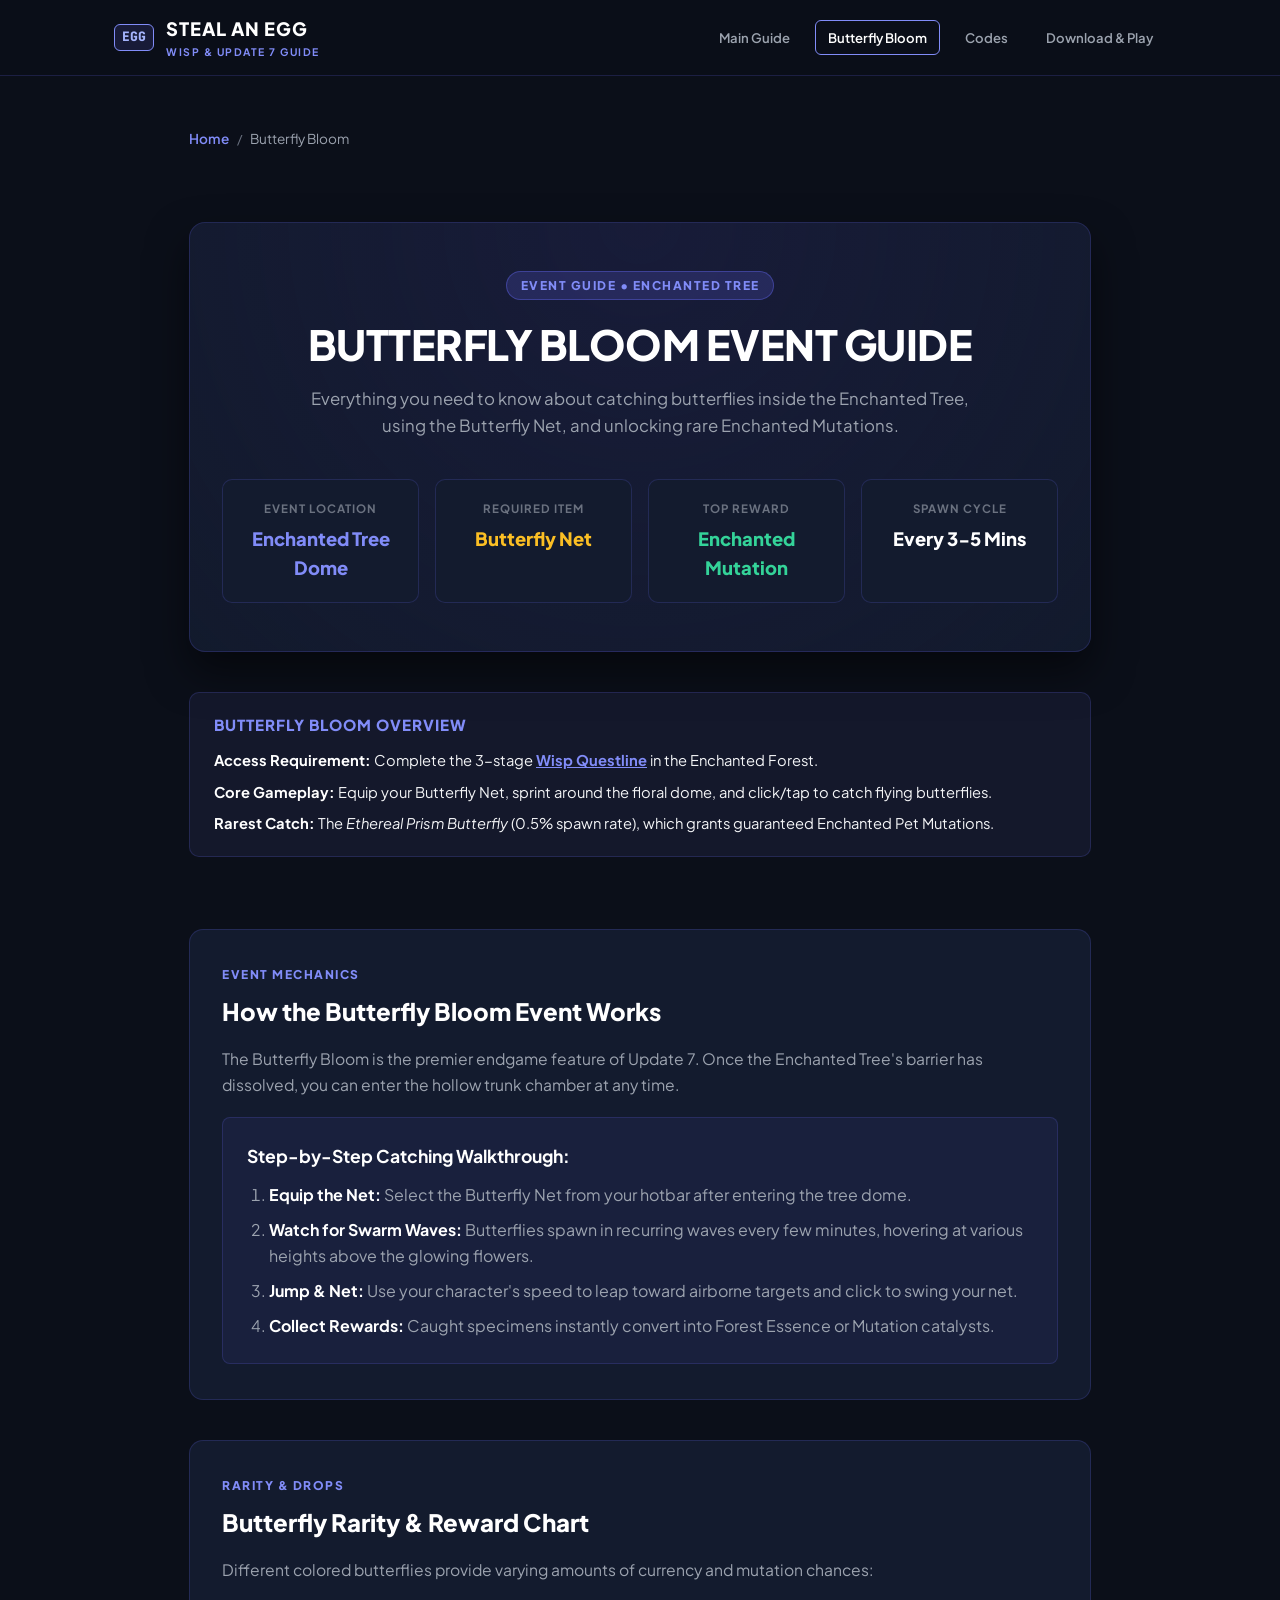
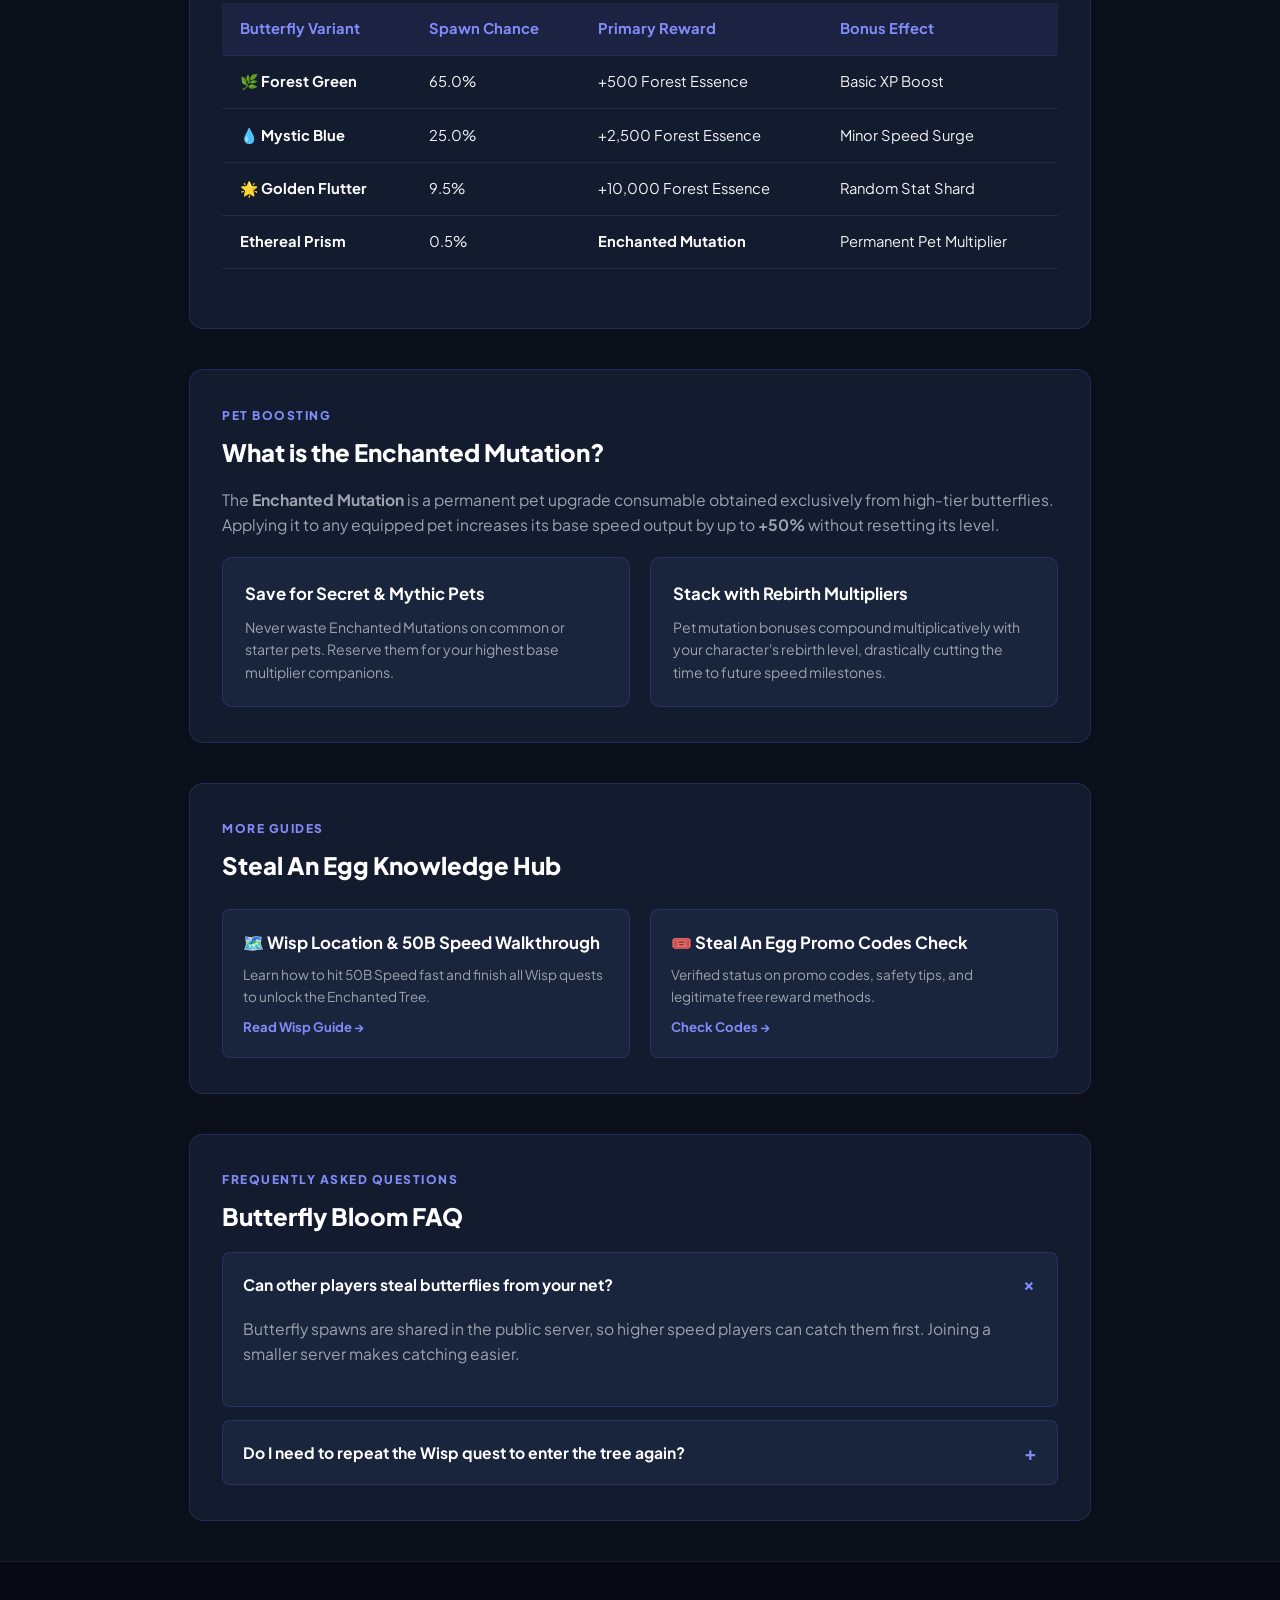
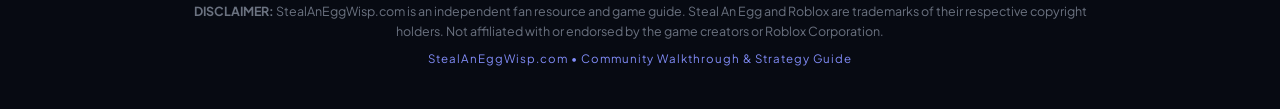
==== commit d36df959: "style: remove emojis and elevate to sleek wiki walkthrough standard" ====
--- a/butterfly-bloom/index.html
+++ b/butterfly-bloom/index.html
@@ -12,7 +12,7 @@
   <meta property="og:description" content="Master the Butterfly Bloom event in Roblox Steal An Egg. Catch rare butterflies inside the Enchanted Tree dome for huge pet buffs.">
   <meta property="og:type" content="article">
   <meta property="og:url" content="https://stealaneggwisp.com/butterfly-bloom/">
-  <link rel="icon" href="data:image/svg+xml,<svg xmlns=%22http://www.w3.org/2000/svg%22 viewBox=%220 0 100 100%22><text y=%22.9em%22 font-size=%2290%22>🥚</text></svg>">
+  <link rel="icon" href="data:image/svg+xml,<svg xmlns=%22http://www.w3.org/2000/svg%22 viewBox=%220 0 100 100%22><text y=%22.9em%22 font-size=%2290%22></text></svg>">
   
   <!-- Structured Data JSON-LD -->
   <script type="application/ld+json">
@@ -94,7 +94,7 @@
   <header class="site-header">
     <div class="header-content">
       <a href="/" class="brand-logo">
-        <span class="egg-icon">🥚</span>
+        <span class="egg-icon" style="font-family: var(--font-mono, monospace); font-weight: 800; font-size: 13px; background: rgba(99,102,241,0.15); border: 1px solid var(--primary-magic, #6366f1); border-radius: 6px; padding: 2px 7px; color: #a5b4fc;">EGG</span>
         <div class="logo-text">
           <span class="brand-title">STEAL AN EGG</span>
           <span class="brand-sub">WISP & UPDATE 7 GUIDE</span>
@@ -149,7 +149,7 @@
 
     <!-- Direct Answer Box -->
     <div class="geo-direct-answer">
-      <h3>⚡ Butterfly Bloom Overview</h3>
+      <h3>Butterfly Bloom Overview</h3>
       <ul>
         <li><strong>Access Requirement:</strong> Complete the 3-stage <a href="/" style="color:var(--primary-magic); font-weight:700;">Wisp Questline</a> in the Enchanted Forest.</li>
         <li><strong>Core Gameplay:</strong> Equip your Butterfly Net, sprint around the floral dome, and click/tap to catch flying butterflies.</li>
@@ -166,7 +166,7 @@
       </p>
 
       <div class="guide-callout-box">
-        <h3>🦋 Step-by-Step Catching Walkthrough:</h3>
+        <h3>Step-by-Step Catching Walkthrough:</h3>
         <ol class="step-list">
           <li><strong>Equip the Net:</strong> Select the Butterfly Net from your hotbar after entering the tree dome.</li>
           <li><strong>Watch for Swarm Waves:</strong> Butterflies spawn in recurring waves every few minutes, hovering at various heights above the glowing flowers.</li>
@@ -214,7 +214,7 @@
               <td>Random Stat Shard</td>
             </tr>
             <tr>
-              <td><strong>✨ Ethereal Prism</strong></td>
+              <td><strong>Ethereal Prism</strong></td>
               <td>0.5%</td>
               <td><strong>Enchanted Mutation</strong></td>
               <td>Permanent Pet Multiplier</td>
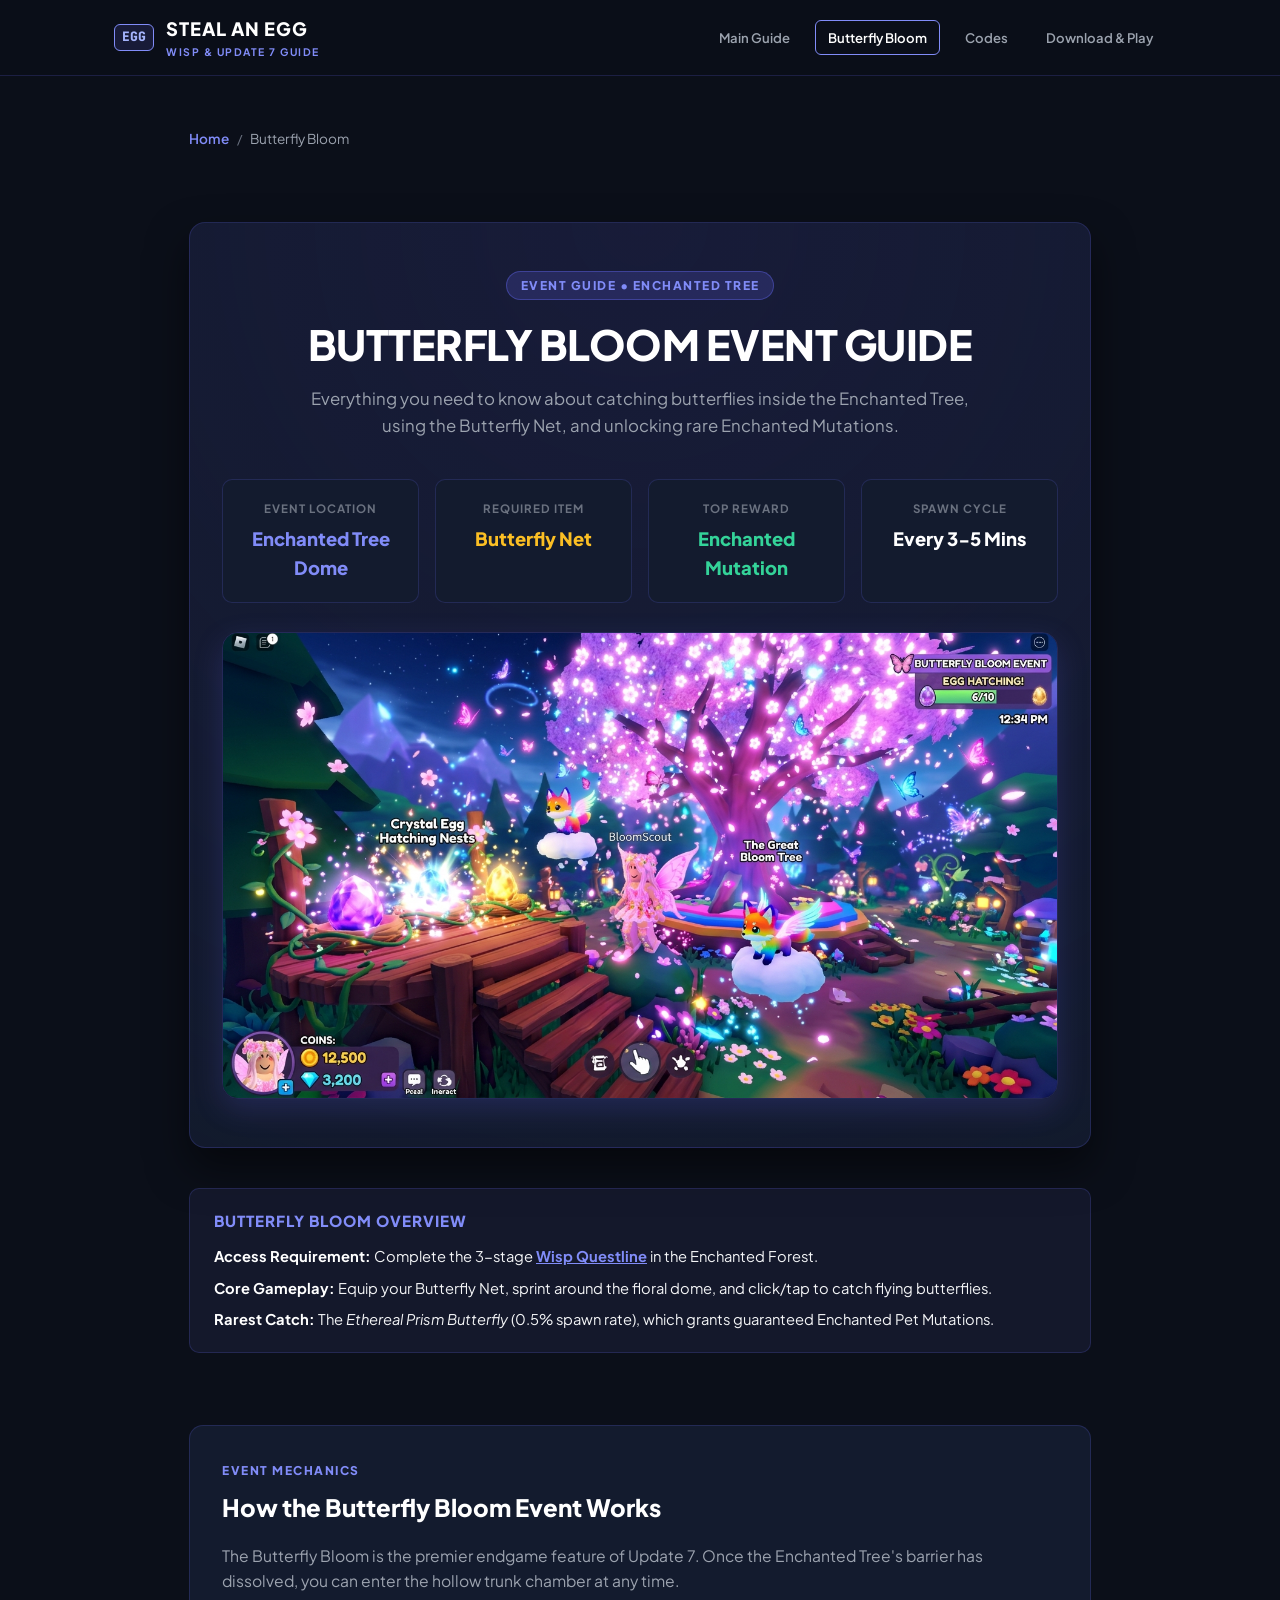
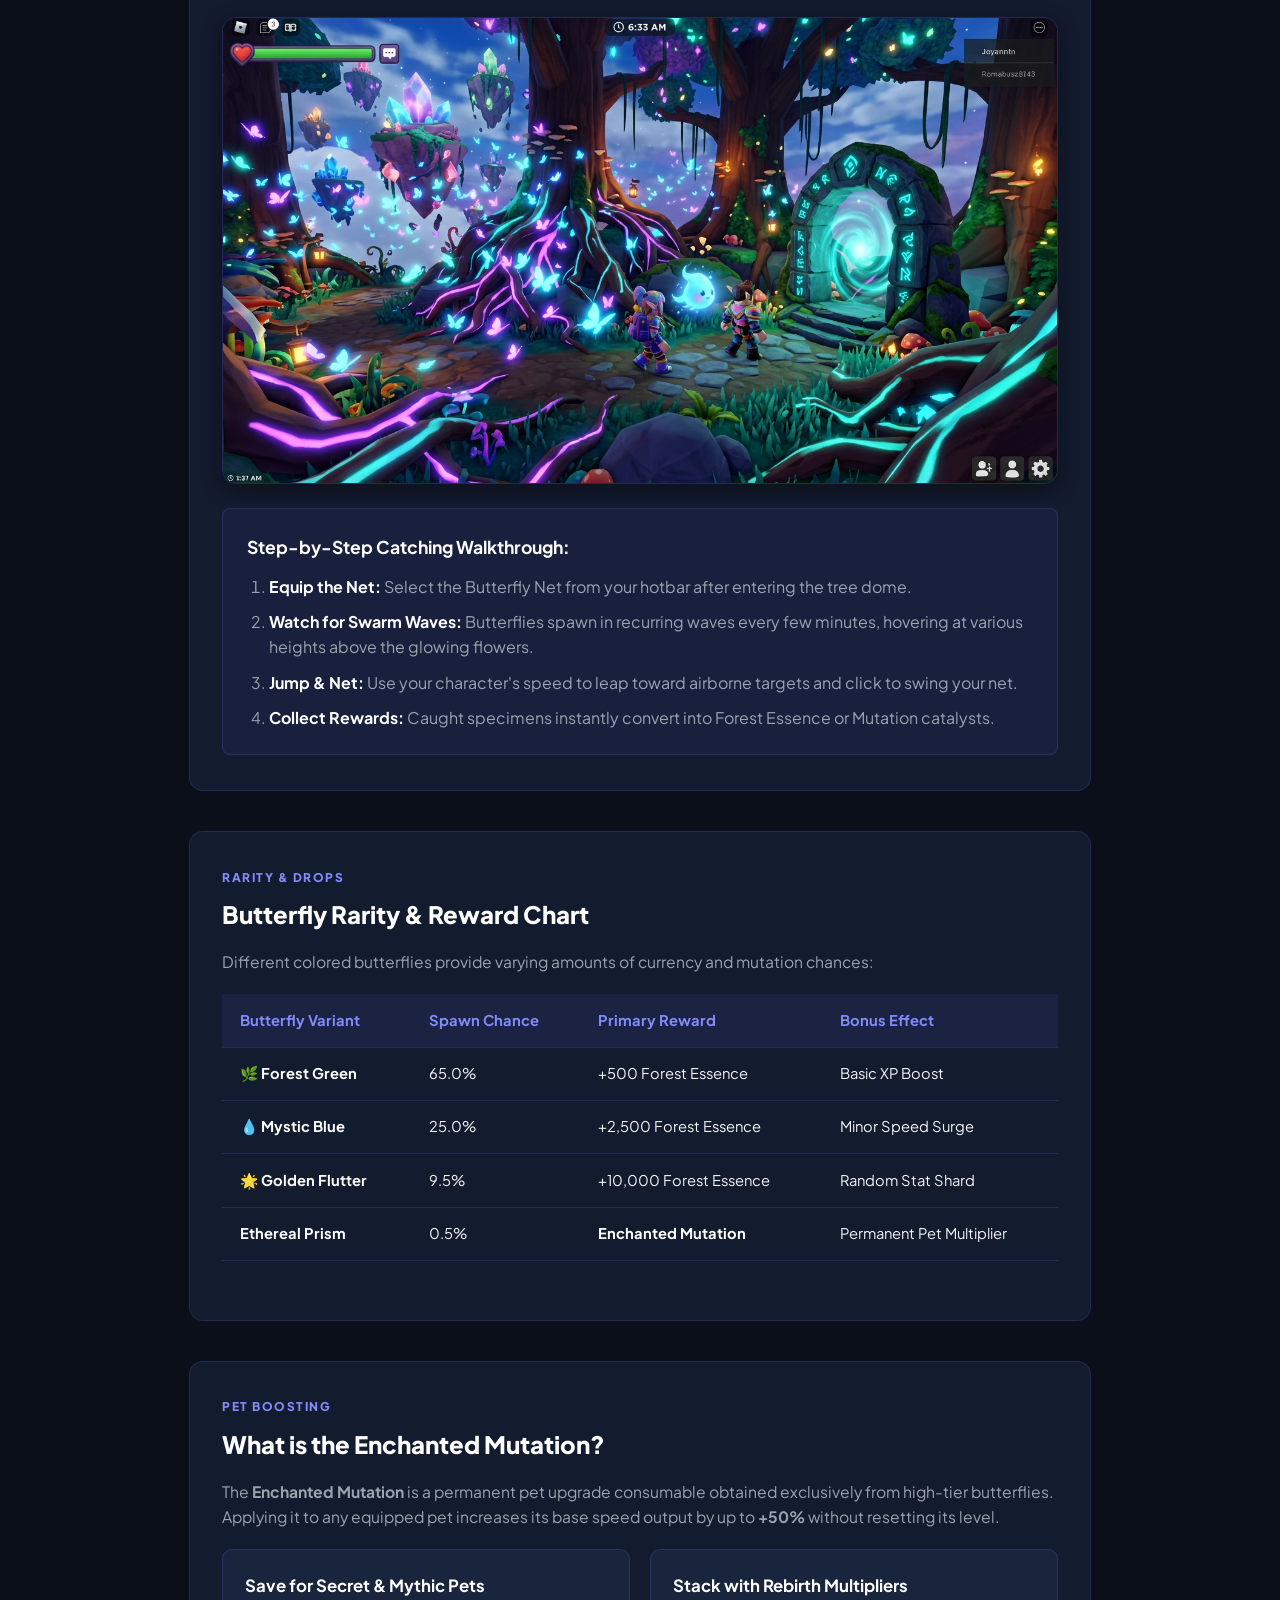
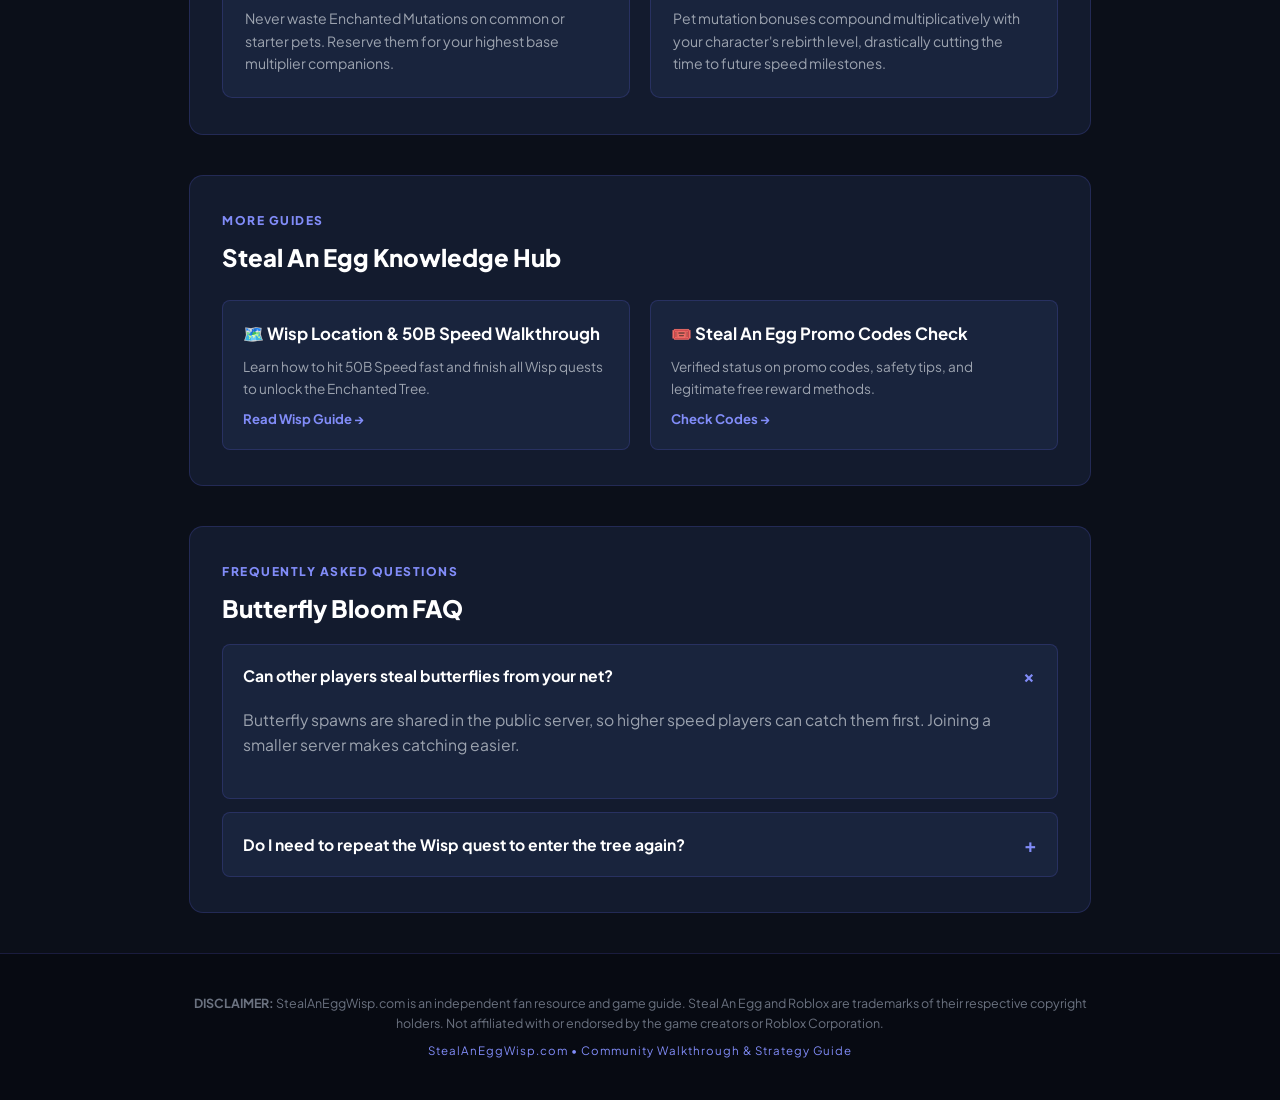
==== commit 3f432dc4: "feat(ui): add rich illustrations, hero banners, and lively visuals across all guide pages" ====
--- a/butterfly-bloom/index.html
+++ b/butterfly-bloom/index.html
@@ -145,6 +145,11 @@
           <div class="fact-val">Every 3-5 Mins</div>
         </div>
       </div>
+
+      <!-- Butterfly Bloom Cinematic Showcase -->
+      <div style="margin-top: 1.8rem; border-radius: 16px; overflow: hidden; border: 1px solid var(--border-color); box-shadow: 0 10px 30px rgba(99,102,241,0.2);">
+        <img src="/images/butterfly-bloom.jpg" alt="Roblox Steal An Egg Butterfly Bloom Event Giant Blossom Tree" style="width: 100%; height: auto; display: block;" width="1280" height="720">
+      </div>
     </section>
 
     <!-- Direct Answer Box -->
@@ -164,6 +169,10 @@
       <p>
         The Butterfly Bloom is the premier endgame feature of Update 7. Once the Enchanted Tree's barrier has dissolved, you can enter the hollow trunk chamber at any time.
       </p>
+
+      <div style="margin: 1.5rem 0; border-radius: 14px; overflow: hidden; border: 1px solid var(--border-color); box-shadow: 0 6px 20px rgba(0,0,0,0.4);">
+        <img src="/images/enchanted-forest.jpg" alt="Enchanted Tree Root Barrier in Roblox Steal An Egg" style="width: 100%; height: auto; display: block;" width="1280" height="720">
+      </div>
 
       <div class="guide-callout-box">
         <h3>Step-by-Step Catching Walkthrough:</h3>
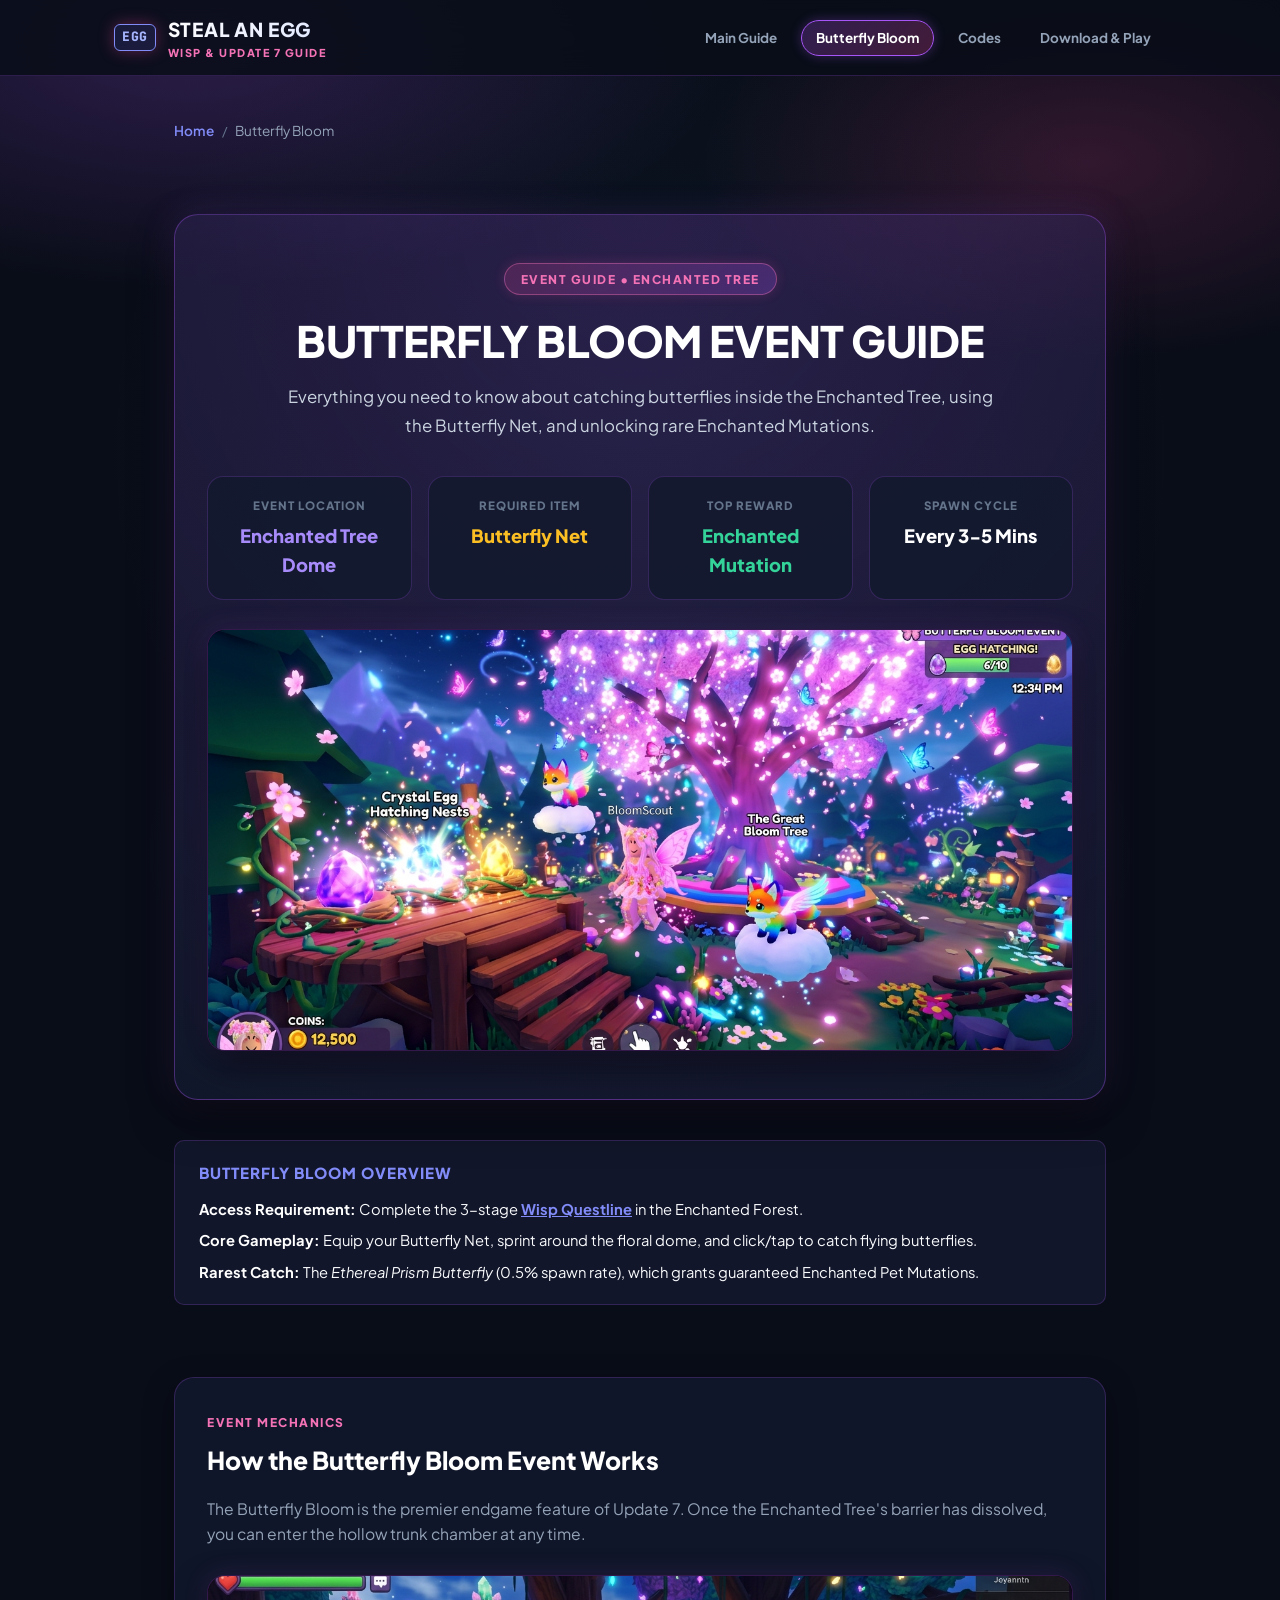
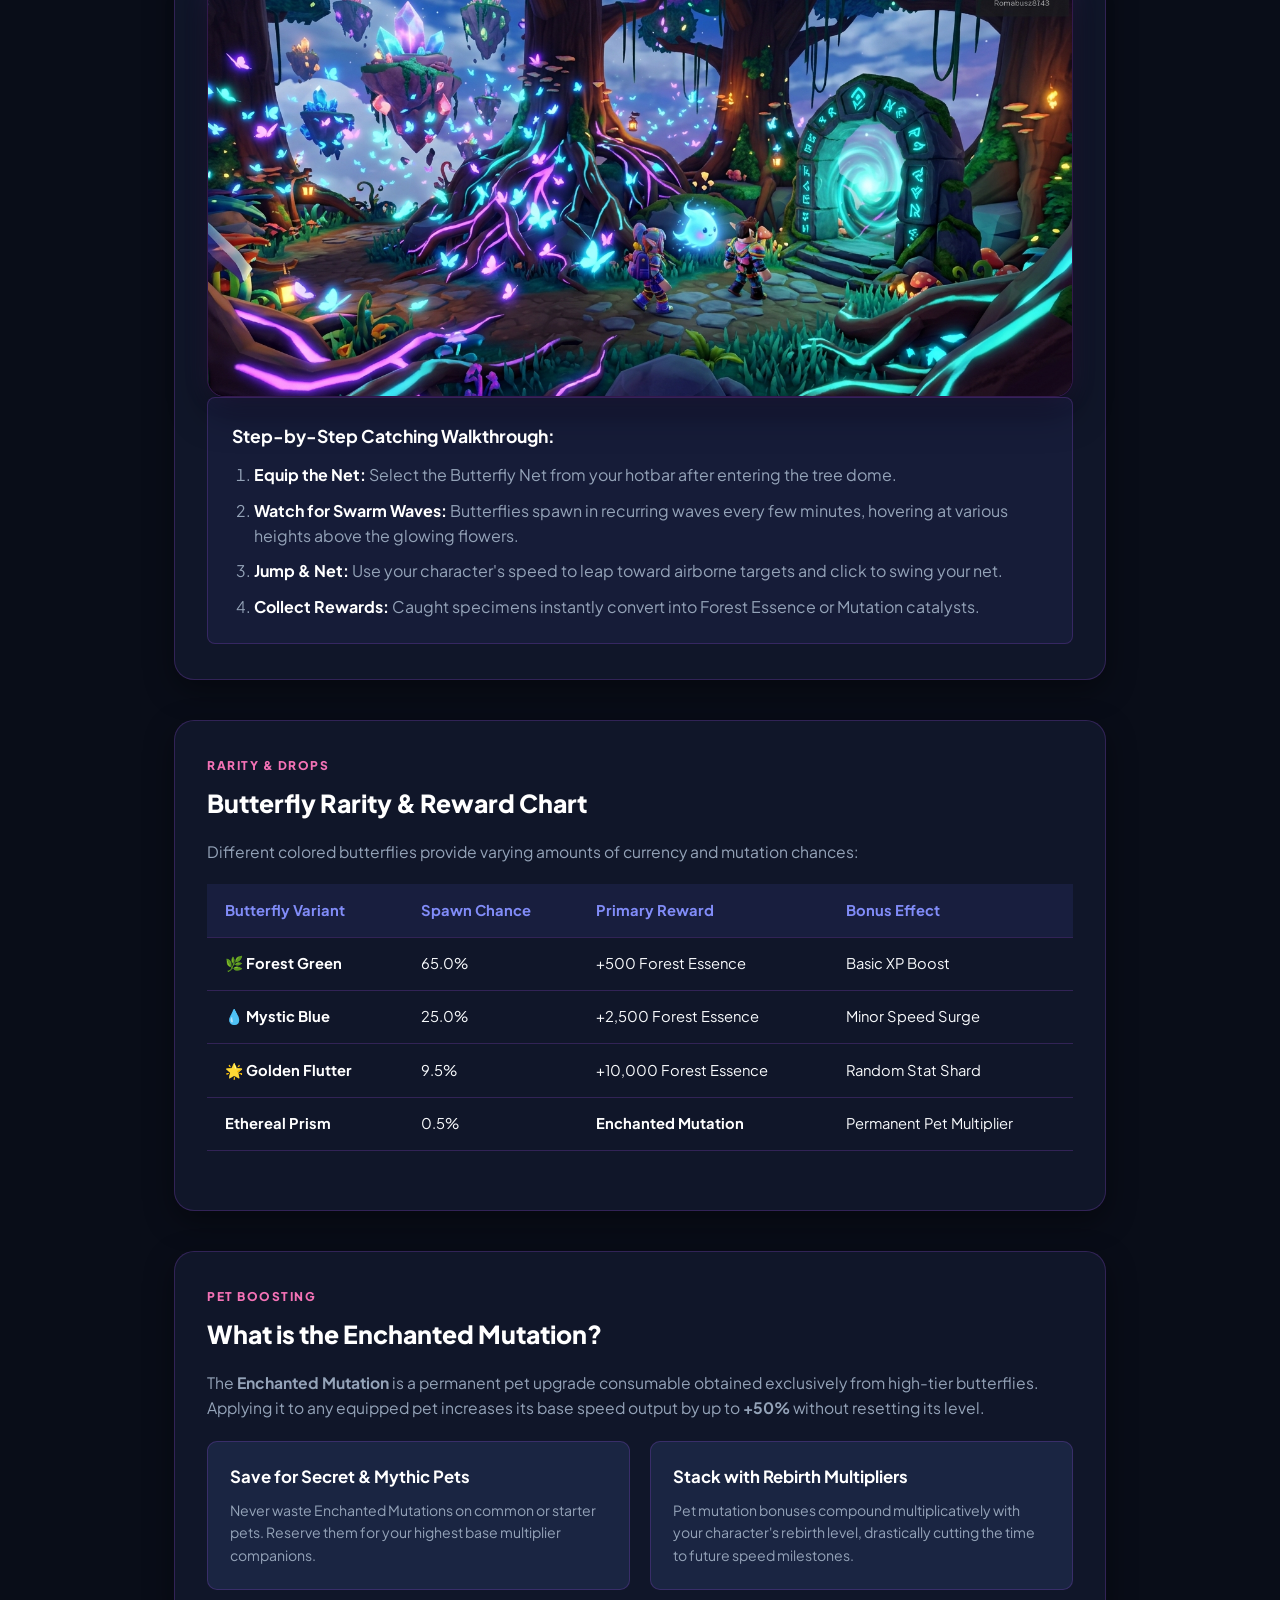
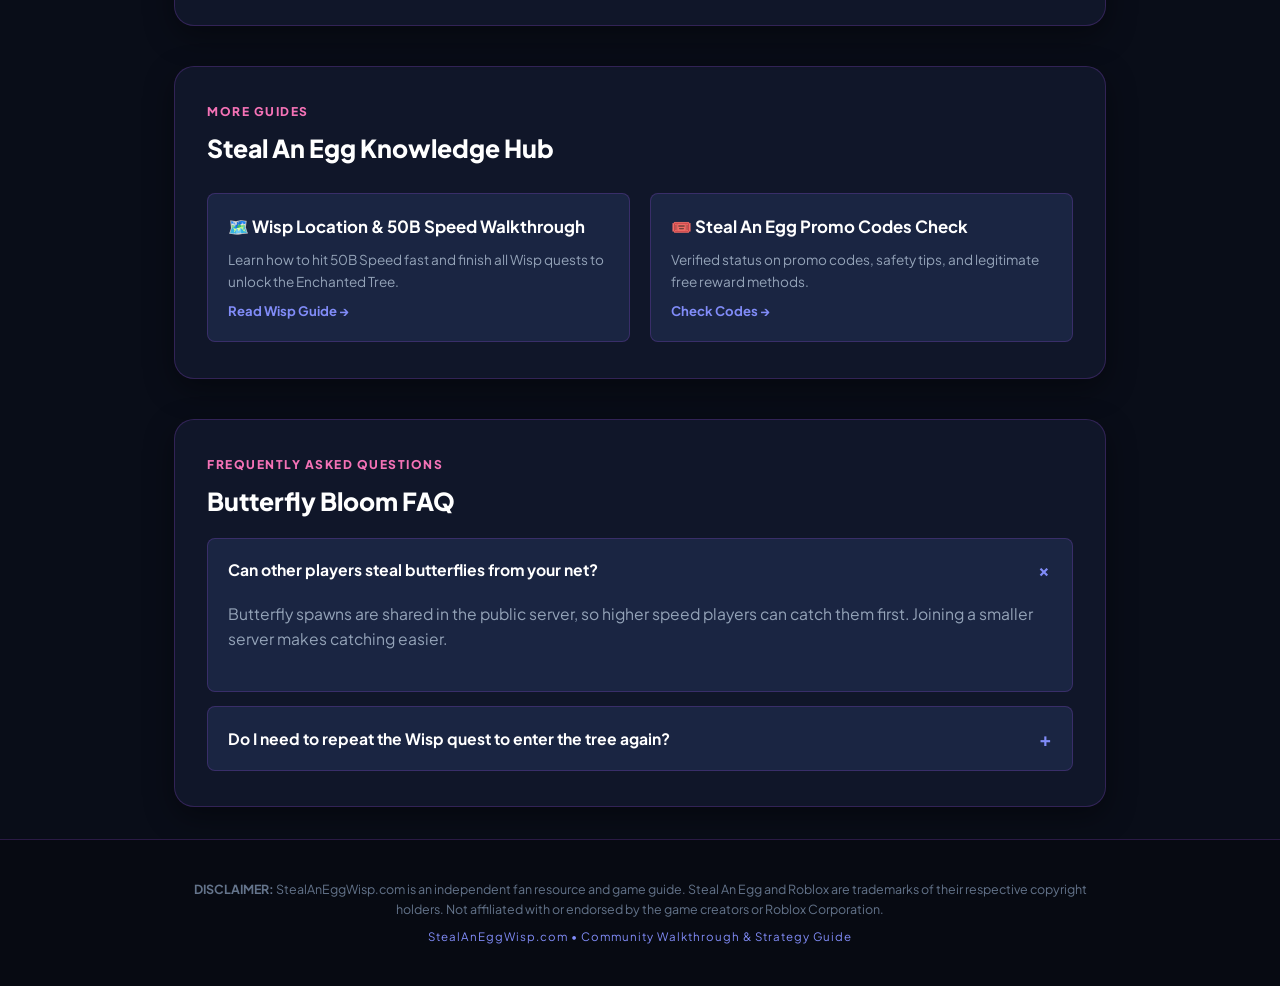
==== commit 1df12715: "feat(ui): bring vibrant playful Roblox aesthetic, candy badges, glowing cards, and rich artwork acro" ====
--- a/butterfly-bloom/index.html
+++ b/butterfly-bloom/index.html
@@ -147,8 +147,8 @@
       </div>
 
       <!-- Butterfly Bloom Cinematic Showcase -->
-      <div style="margin-top: 1.8rem; border-radius: 16px; overflow: hidden; border: 1px solid var(--border-color); box-shadow: 0 10px 30px rgba(99,102,241,0.2);">
-        <img src="/images/butterfly-bloom.jpg" alt="Roblox Steal An Egg Butterfly Bloom Event Giant Blossom Tree" style="width: 100%; height: auto; display: block;" width="1280" height="720">
+      <div class="visual-banner">
+        <img src="/images/butterfly-bloom.jpg" alt="Roblox Steal An Egg Butterfly Bloom Event Giant Blossom Tree" width="1280" height="720">
       </div>
     </section>
 
@@ -170,8 +170,8 @@
         The Butterfly Bloom is the premier endgame feature of Update 7. Once the Enchanted Tree's barrier has dissolved, you can enter the hollow trunk chamber at any time.
       </p>
 
-      <div style="margin: 1.5rem 0; border-radius: 14px; overflow: hidden; border: 1px solid var(--border-color); box-shadow: 0 6px 20px rgba(0,0,0,0.4);">
-        <img src="/images/enchanted-forest.jpg" alt="Enchanted Tree Root Barrier in Roblox Steal An Egg" style="width: 100%; height: auto; display: block;" width="1280" height="720">
+      <div class="visual-banner">
+        <img src="/images/enchanted-forest.jpg" alt="Enchanted Tree Root Barrier in Roblox Steal An Egg" width="1280" height="720">
       </div>
 
       <div class="guide-callout-box">
--- a/style.css
+++ b/style.css
@@ -1,15 +1,18 @@
 :root {
-  --bg-main: #0b0f19;
-  --bg-card: #131b2e;
-  --bg-card-hover: #19243d;
-  --border-color: rgba(99, 102, 241, 0.2);
-  --border-glow: rgba(99, 102, 241, 0.4);
+  --bg-main: #090d18;
+  --bg-card: rgba(18, 25, 45, 0.85);
+  --bg-card-hover: rgba(28, 38, 68, 0.95);
+  --border-color: rgba(168, 85, 247, 0.22);
+  --border-glow: rgba(236, 72, 153, 0.4);
   --primary-magic: #818cf8;
+  --accent-purple: #a855f7;
+  --accent-pink: #ec4899;
+  --accent-cyan: #38bdf8;
   --accent-gold: #fbbf24;
   --accent-green: #34d399;
-  --text-main: #f3f4f6;
-  --text-muted: #9ca3af;
-  --text-dim: #6b7280;
+  --text-main: #f8fafc;
+  --text-muted: #94a3b8;
+  --text-dim: #64748b;
   --font-sans: 'Plus Jakarta Sans', system-ui, -apple-system, sans-serif;
   --font-mono: 'JetBrains Mono', monospace;
 }
@@ -22,6 +25,12 @@
 
 body {
   background-color: var(--bg-main);
+  background-image:
+    radial-gradient(ellipse 70% 45% at 15% 5%, rgba(168, 85, 247, 0.22), transparent 60%),
+    radial-gradient(ellipse 55% 40% at 85% 18%, rgba(236, 72, 153, 0.18), transparent 55%),
+    radial-gradient(ellipse 65% 50% at 50% 95%, rgba(16, 185, 129, 0.14), transparent 60%),
+    radial-gradient(circle at 50% 50%, rgba(56, 189, 248, 0.05), transparent 70%);
+  background-attachment: fixed;
   color: var(--text-main);
   font-family: var(--font-sans);
   line-height: 1.6;
@@ -32,8 +41,8 @@
 
 /* Header */
 .site-header {
-  background: rgba(11, 15, 25, 0.88);
-  backdrop-filter: blur(12px);
+  background: rgba(9, 13, 24, 0.85);
+  backdrop-filter: blur(16px);
   border-bottom: 1px solid var(--border-color);
   position: sticky;
   top: 0;
@@ -43,7 +52,7 @@
 .header-content {
   max-width: 1100px;
   margin: 0 auto;
-  padding: 0.9rem 1.5rem;
+  padding: 0.85rem 1.5rem;
   display: flex;
   align-items: center;
   justify-content: space-between;
@@ -60,7 +69,15 @@
 }
 
 .egg-icon {
-  font-size: 1.8rem;
+  font-family: var(--font-mono);
+  font-weight: 900;
+  font-size: 13px;
+  background: linear-gradient(135deg, #a855f7, #ec4899);
+  color: #fff;
+  border-radius: 8px;
+  padding: 4px 9px;
+  box-shadow: 0 0 15px rgba(236, 72, 153, 0.35);
+  letter-spacing: 0.5px;
 }
 
 .logo-text {
@@ -70,46 +87,60 @@
 
 .brand-title {
   font-weight: 900;
-  font-size: 1.15rem;
-  letter-spacing: 1px;
+  font-size: 1.2rem;
+  letter-spacing: 0.8px;
+  background: linear-gradient(135deg, #ffffff, #e0e7ff);
+  -webkit-background-clip: text;
+  -webkit-text-fill-color: transparent;
 }
 
 .brand-sub {
-  font-size: 0.65rem;
+  font-size: 0.68rem;
+  font-weight: 800;
+  letter-spacing: 1.5px;
+  color: #f472b6;
+}
+
+.top-nav {
+  display: flex;
+  gap: 0.5rem;
+  flex-wrap: wrap;
+  align-items: center;
+}
+
+.nav-link {
+  color: var(--text-muted);
+  text-decoration: none;
+  font-size: 0.84rem;
   font-weight: 700;
-  letter-spacing: 1.5px;
-  color: var(--primary-magic);
-}
-
-.top-nav {
-  display: flex;
-  gap: 0.75rem;
-  flex-wrap: wrap;
-}
-
-.nav-link {
-  color: var(--text-muted);
-  text-decoration: none;
-  font-size: 0.82rem;
-  font-weight: 600;
-  padding: 0.35rem 0.75rem;
-  border-radius: 6px;
+  padding: 0.4rem 0.9rem;
+  border-radius: 999px;
   border: 1px solid transparent;
-  transition: all 0.2s ease;
+  transition: all 0.25s ease;
+  white-space: nowrap;
 }
 
 .nav-link:hover {
   color: #fff;
-  border-color: var(--border-color);
-  background: rgba(99, 102, 241, 0.1);
+  border-color: rgba(236, 72, 153, 0.4);
+  background: linear-gradient(135deg, rgba(168, 85, 247, 0.15), rgba(236, 72, 153, 0.15));
+  transform: translateY(-1px);
+}
+
+.nav-link.active,
+.nav-link[style*="border-color"] {
+  color: #fff !important;
+  border-color: var(--accent-purple) !important;
+  background: linear-gradient(135deg, rgba(168, 85, 247, 0.25), rgba(236, 72, 153, 0.25)) !important;
+  box-shadow: 0 0 12px rgba(168, 85, 247, 0.3);
 }
 
 /* Main Content */
 .main-content {
   flex: 1;
-  max-width: 950px;
+  max-width: 980px;
   width: 100%;
-  margin: 2.5rem auto;
+  margin: 2rem auto;
   padding: 0 1.5rem;
   display: flex;
   flex-direction: column;
@@ -118,29 +149,32 @@
 
 /* Hero Section */
 .hero-section {
-  background: radial-gradient(circle at 50% 0%, rgba(99, 102, 241, 0.15), rgba(19, 27, 46, 0.95));
-  border: 1px solid var(--border-color);
-  border-radius: 16px;
+  background: radial-gradient(circle at 50% 0%, rgba(168, 85, 247, 0.2), rgba(18, 25, 45, 0.95));
+  border: 1px solid rgba(168, 85, 247, 0.35);
+  border-radius: 24px;
   padding: 3rem 2rem;
   text-align: center;
-  box-shadow: 0 20px 40px rgba(0, 0, 0, 0.5);
+  box-shadow: 0 20px 40px rgba(0, 0, 0, 0.5), 0 0 35px rgba(168, 85, 247, 0.15);
+  position: relative;
+  overflow: hidden;
 }
 
 .badge-tag {
   display: inline-block;
-  background: rgba(99, 102, 241, 0.2);
-  color: var(--primary-magic);
-  border: 1px solid var(--border-glow);
+  background: linear-gradient(135deg, rgba(236, 72, 153, 0.2), rgba(168, 85, 247, 0.25));
+  color: #f472b6;
+  border: 1px solid rgba(244, 114, 182, 0.4);
   font-size: 0.75rem;
   font-weight: 800;
   letter-spacing: 1.5px;
-  padding: 0.25rem 0.85rem;
+  padding: 0.35rem 1rem;
   border-radius: 999px;
   margin-bottom: 1.25rem;
+  box-shadow: 0 0 12px rgba(236, 72, 153, 0.2);
 }
 
 .hero-title {
-  font-size: clamp(1.8rem, 4.5vw, 2.6rem);
+  font-size: clamp(1.8rem, 4.5vw, 2.7rem);
   font-weight: 900;
   color: #fff;
   line-height: 1.2;
@@ -149,10 +183,29 @@
 }
 
 .hero-sub {
-  color: var(--text-muted);
+  color: #cbd5e1;
   font-size: 1.05rem;
-  max-width: 700px;
-  margin: 0 auto 2.5rem;
+  max-width: 720px;
+  margin: 0 auto 2.2rem;
+  line-height: 1.7;
+}
+
+/* Visual Banner Container */
+.visual-banner {
+  border-radius: 18px;
+  overflow: hidden;
+  border: 1px solid rgba(168, 85, 247, 0.3);
+  box-shadow: 0 15px 35px rgba(0, 0, 0, 0.5), 0 0 25px rgba(168, 85, 247, 0.15);
+  margin-top: 1.8rem;
+  background: #000;
+}
+
+.visual-banner img {
+  width: 100%;
+  height: auto;
+  max-height: 420px;
+  object-fit: cover;
+  display: block;
 }
 
 /* Quick Facts Grid */
@@ -165,14 +218,21 @@
 .fact-card {
   background: var(--bg-card);
   border: 1px solid var(--border-color);
-  border-radius: 10px;
-  padding: 1.2rem 1rem;
+  border-radius: 16px;
+  padding: 1.25rem 1rem;
   text-align: center;
+  transition: all 0.25s ease;
+}
+
+.fact-card:hover {
+  transform: translateY(-3px);
+  border-color: rgba(236, 72, 153, 0.4);
+  box-shadow: 0 8px 24px rgba(0, 0, 0, 0.3), 0 0 15px rgba(236, 72, 153, 0.15);
 }
 
 .fact-label {
   font-size: 0.72rem;
-  font-weight: 700;
+  font-weight: 800;
   letter-spacing: 1px;
   color: var(--text-dim);
   margin-bottom: 0.35rem;
@@ -183,7 +243,7 @@
   font-weight: 800;
   color: #fff;
 }
-.text-magic { color: var(--primary-magic); }
+.text-magic { color: #a78bfa; }
 .text-gold { color: var(--accent-gold); }
 .text-green { color: var(--accent-green); }
 
@@ -191,12 +251,13 @@
 .content-block {
   background: var(--bg-card);
   border: 1px solid var(--border-color);
-  border-radius: 14px;
+  border-radius: 20px;
   padding: 2.2rem 2rem;
+  box-shadow: 0 10px 30px rgba(0, 0, 0, 0.4);
 }
 
 .section-badge {
-  color: var(--primary-magic);
+  color: #f472b6;
   font-size: 0.75rem;
   font-weight: 800;
   letter-spacing: 1.5px;
@@ -204,8 +265,8 @@
 }
 
 .content-block h2 {
-  font-size: 1.5rem;
-  font-weight: 800;
+  font-size: 1.55rem;
+  font-weight: 900;
   color: #fff;
   margin-bottom: 1rem;
 }
